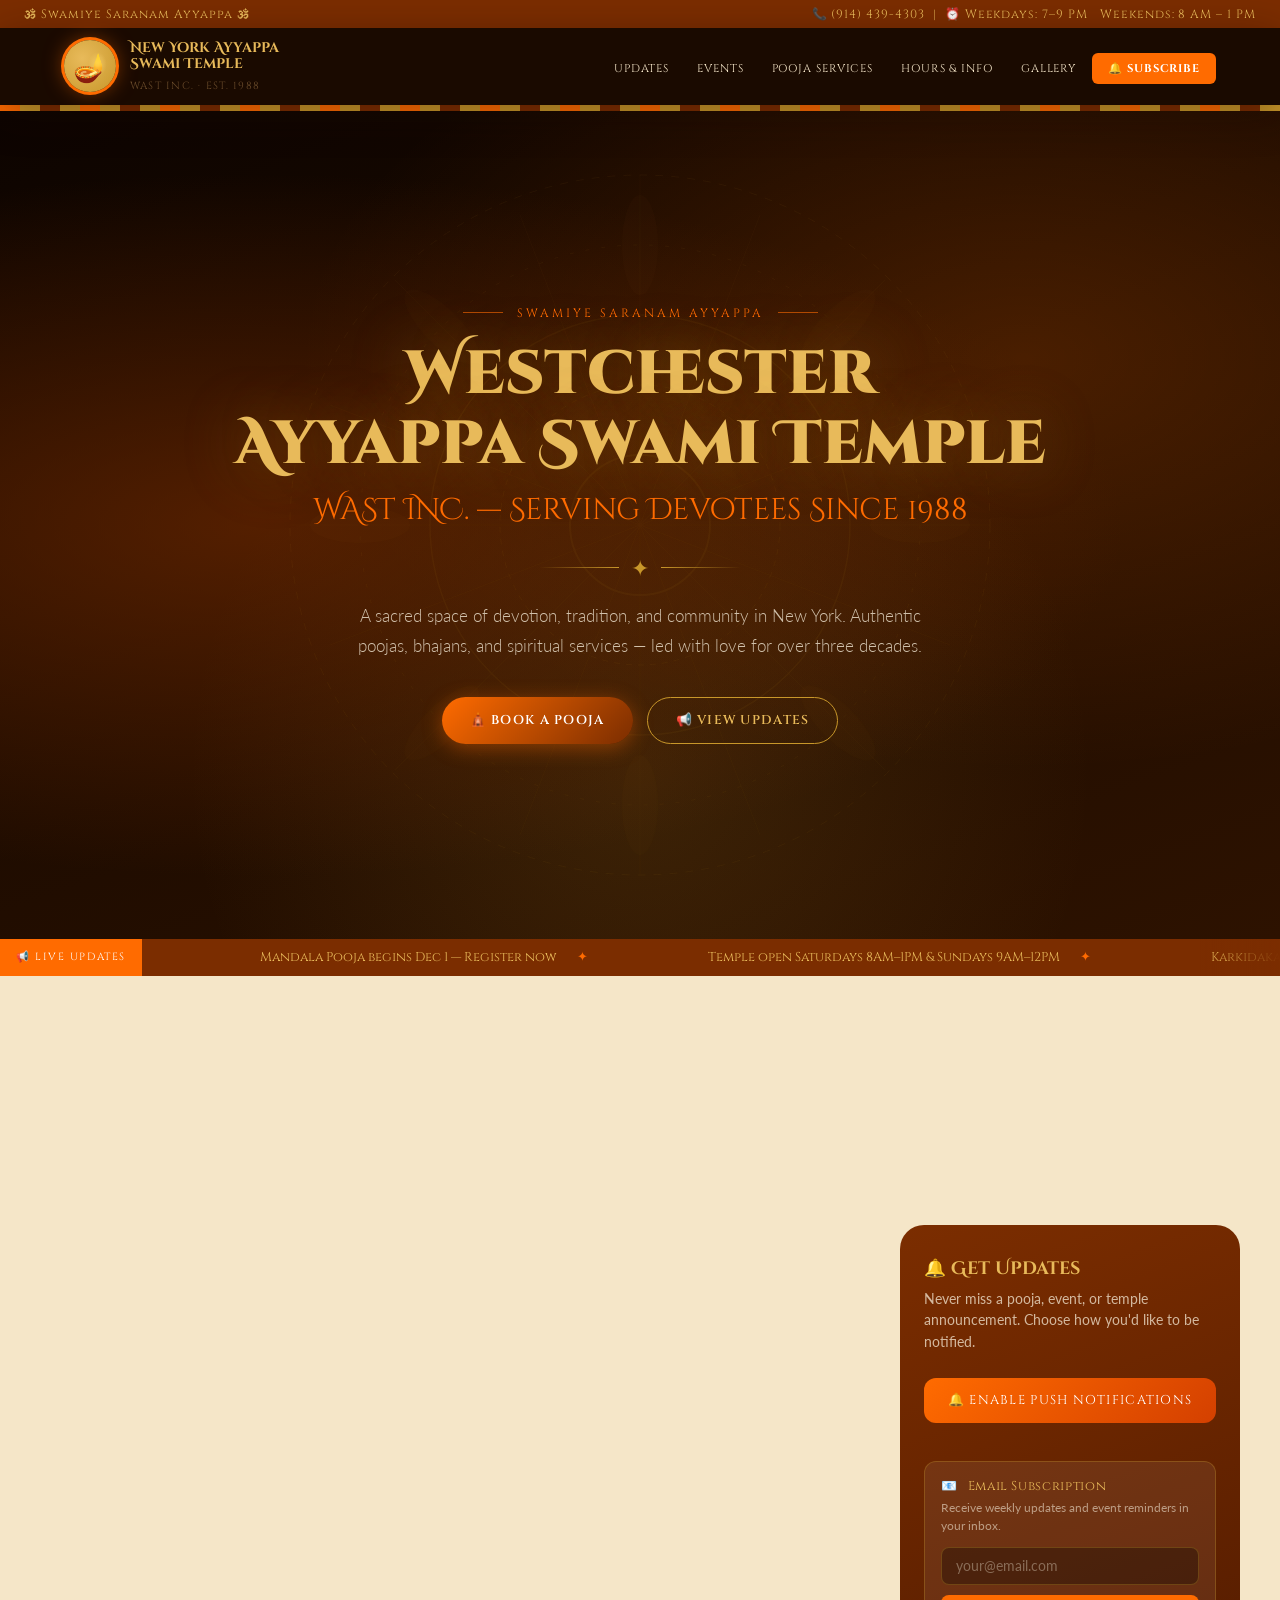
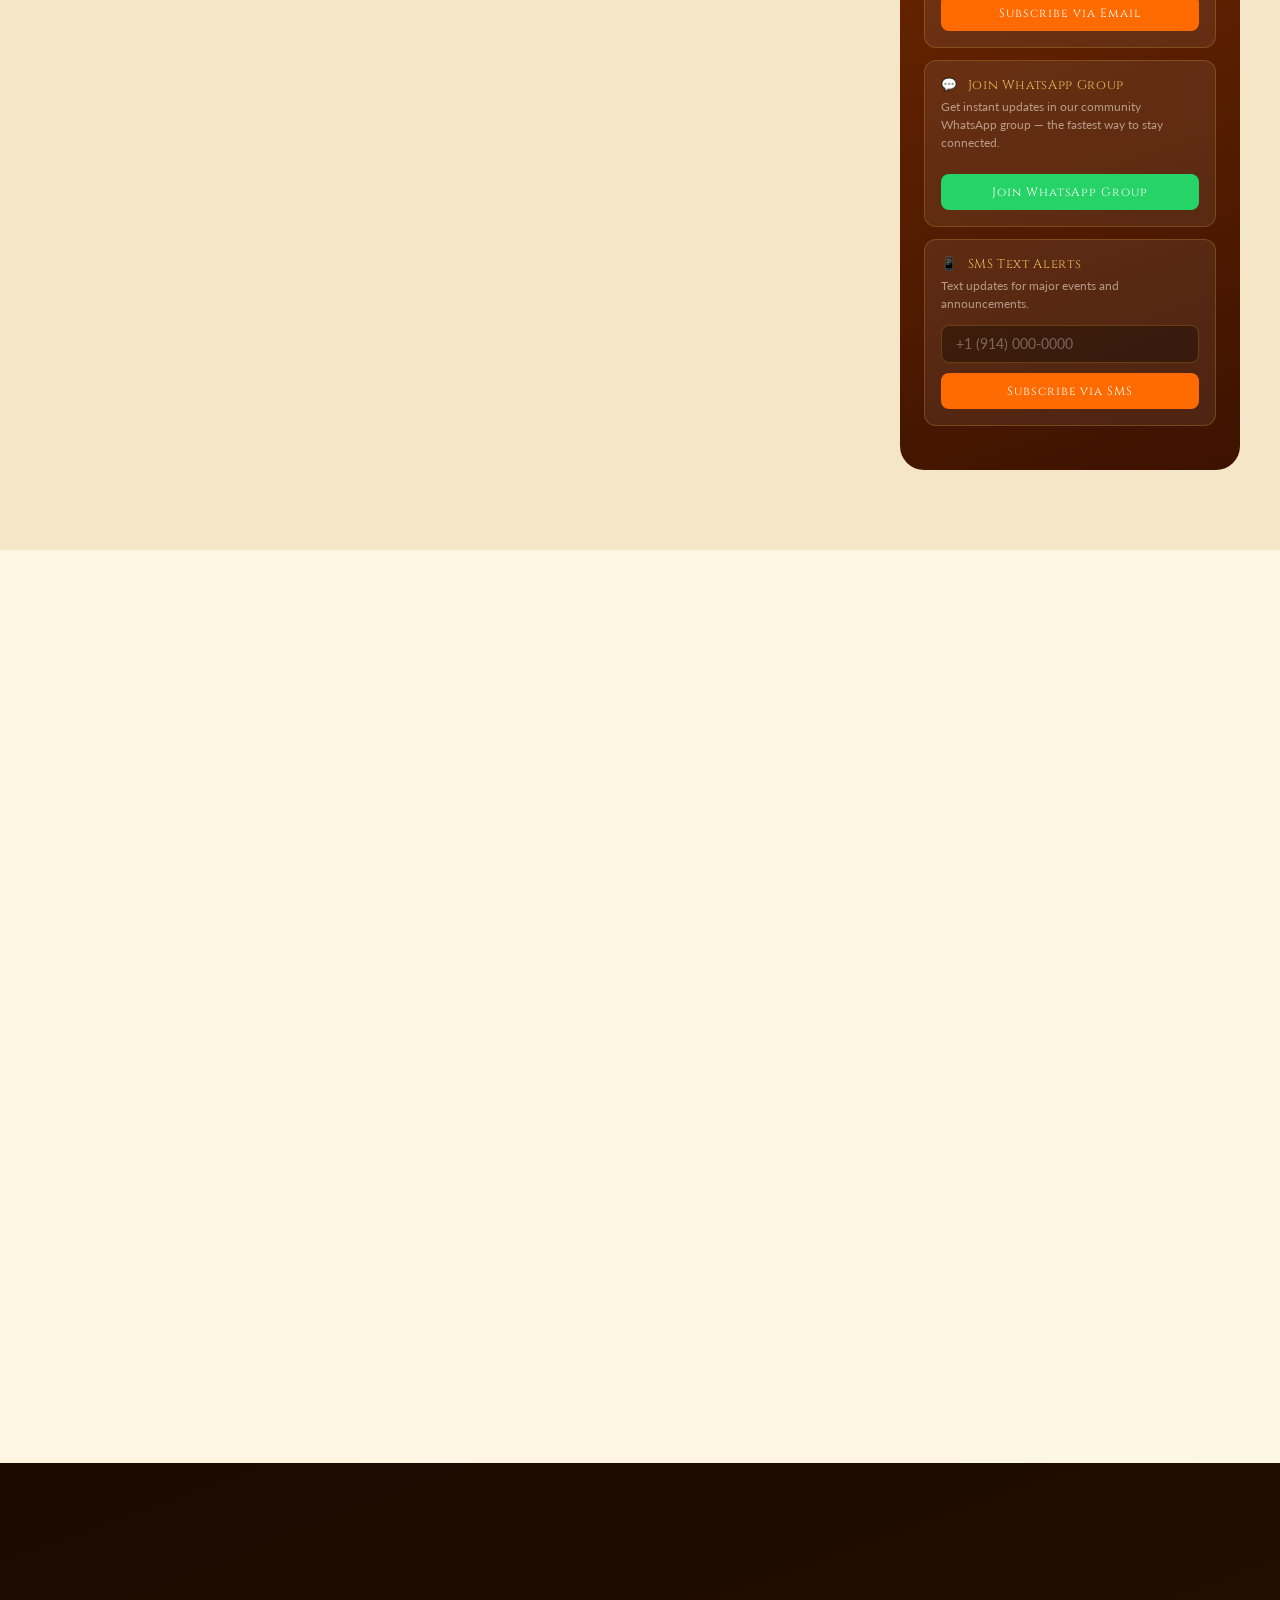
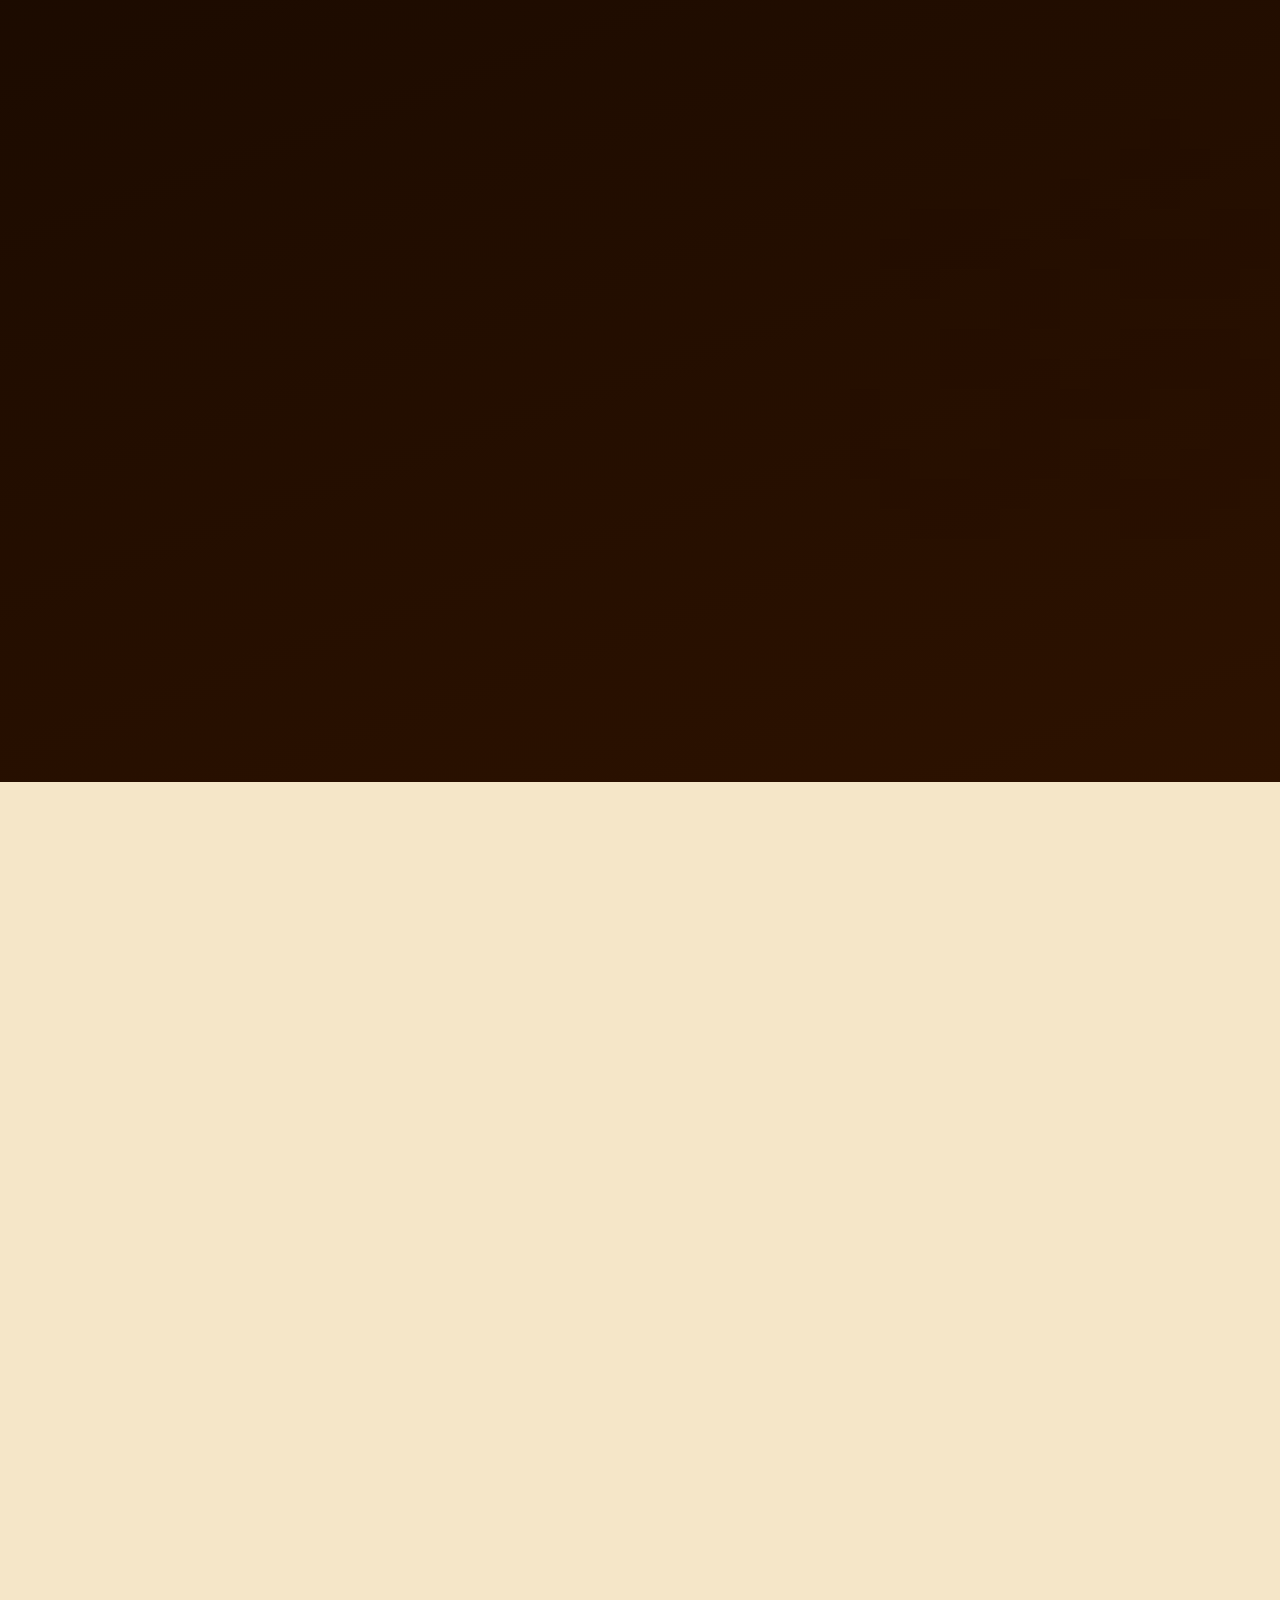
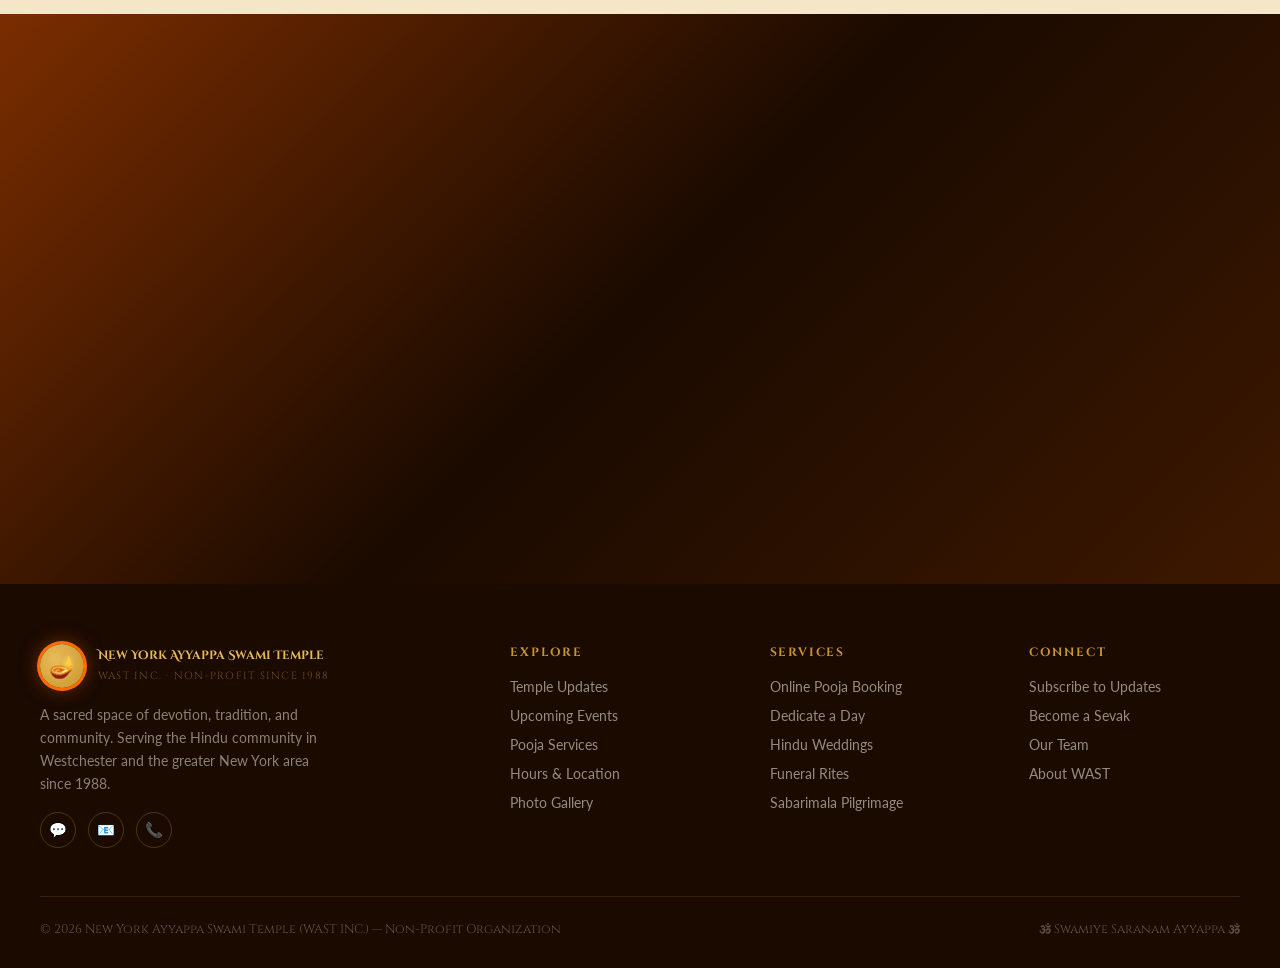
==== index.html @ 0187c063 "Fix: update Google Maps link to New York Ayyappa Swami Temple" ====
<!DOCTYPE html>
<html lang="en">
<head>
  <meta charset="UTF-8" />
  <meta name="viewport" content="width=device-width, initial-scale=1.0" />
  <title>New York Ayyappa Swami Temple</title>
  <meta name="description" content="New York Ayyappa Swami Temple — WAST INC. Non-profit Hindu temple in New York serving the community since 1988." />
  <meta name="theme-color" content="#7B2D00" />
  <link rel="manifest" href="manifest.json" />
  <link rel="apple-touch-icon" href="icons/icon-192.png" />

  <!-- Fonts -->
  <link rel="preconnect" href="https://fonts.googleapis.com" />
  <link rel="preconnect" href="https://fonts.gstatic.com" crossorigin />
  <link href="https://fonts.googleapis.com/css2?family=Cinzel+Decorative:wght@400;700;900&family=Cinzel:wght@400;500;600&family=Lato:ital,wght@0,300;0,400;1,300&display=swap" rel="stylesheet" />

  <style>
    /* ── DESIGN TOKENS ── */
    :root {
      --saffron:    #FF6B00;
      --deep-red:   #7B2D00;
      --gold:       #C8972A;
      --gold-light: #E8BA5A;
      --cream:      #FDF6E3;
      --parchment:  #F5E6C8;
      --ink:        #1A0A00;
      --muted:      #6B4C2A;
      --white:      #FFFFFF;

      --r-sm: 6px;
      --r-md: 12px;
      --r-lg: 24px;

      --shadow-gold: 0 4px 30px rgba(200,151,42,0.25);
      --shadow-deep: 0 8px 40px rgba(26,10,0,0.35);
    }

    *, *::before, *::after { box-sizing: border-box; margin: 0; padding: 0; }

    html { scroll-behavior: smooth; }

    body {
      font-family: 'Lato', sans-serif;
      background: var(--cream);
      color: var(--ink);
      overflow-x: hidden;
    }

    /* ── DECORATIVE BORDER STRIP ── */
    .border-strip {
      height: 6px;
      background: repeating-linear-gradient(
        90deg,
        var(--saffron) 0px, var(--saffron) 20px,
        var(--gold) 20px, var(--gold) 40px,
        var(--deep-red) 40px, var(--deep-red) 60px,
        var(--gold) 60px, var(--gold) 80px
      );
    }

    /* ── TOP BAR ── */
    .topbar {
      background: var(--deep-red);
      color: var(--gold-light);
      font-family: 'Cinzel', serif;
      font-size: 0.75rem;
      letter-spacing: 0.08em;
      padding: 6px 24px;
      display: flex;
      justify-content: space-between;
      align-items: center;
    }
    .topbar a { color: var(--gold-light); text-decoration: none; }
    .topbar a:hover { color: var(--white); }

    /* ── HEADER / NAV ── */
    header {
      background: var(--ink);
      position: sticky;
      top: 0;
      z-index: 1000;
      box-shadow: var(--shadow-deep);
    }

    nav {
      max-width: 1200px;
      margin: 0 auto;
      display: flex;
      align-items: center;
      justify-content: space-between;
      padding: 12px 24px;
      gap: 16px;
    }

    .logo-wrap {
      display: flex;
      align-items: center;
      gap: 14px;
      text-decoration: none;
    }

    .logo-icon {
      width: 52px;
      height: 52px;
      background: radial-gradient(circle at 35% 35%, var(--gold-light), var(--gold));
      border-radius: 50%;
      display: flex;
      align-items: center;
      justify-content: center;
      font-size: 28px;
      box-shadow: 0 0 0 3px var(--saffron), 0 0 20px rgba(255,107,0,0.5);
      flex-shrink: 0;
    }

    .logo-text h1 {
      font-family: 'Cinzel Decorative', serif;
      font-size: 0.85rem;
      color: var(--gold-light);
      line-height: 1.2;
      font-weight: 700;
    }
    .logo-text span {
      font-family: 'Cinzel', serif;
      font-size: 0.65rem;
      color: var(--muted);
      letter-spacing: 0.12em;
      text-transform: uppercase;
    }

    .nav-links {
      display: flex;
      gap: 4px;
      list-style: none;
      align-items: center;
    }

    .nav-links a {
      font-family: 'Cinzel', serif;
      font-size: 0.7rem;
      letter-spacing: 0.08em;
      color: var(--parchment);
      text-decoration: none;
      padding: 8px 12px;
      border-radius: var(--r-sm);
      transition: all 0.2s;
      text-transform: uppercase;
    }
    .nav-links a:hover { background: rgba(200,151,42,0.15); color: var(--gold-light); }

    .btn-subscribe-nav {
      background: var(--saffron);
      color: var(--white) !important;
      border-radius: 20px;
      padding: 8px 16px !important;
      font-weight: 700;
    }
    .btn-subscribe-nav:hover { background: var(--gold) !important; transform: scale(1.02); }

    .hamburger {
      display: none;
      flex-direction: column;
      gap: 5px;
      cursor: pointer;
      padding: 8px;
    }
    .hamburger span {
      display: block;
      width: 24px;
      height: 2px;
      background: var(--gold-light);
      border-radius: 2px;
      transition: all 0.3s;
    }

    /* ── HERO ── */
    .hero {
      position: relative;
      min-height: 92vh;
      display: flex;
      align-items: center;
      justify-content: center;
      text-align: center;
      overflow: hidden;
      background: var(--ink);
    }

    .hero-bg {
      position: absolute;
      inset: 0;
      background:
        radial-gradient(ellipse at 20% 50%, rgba(123,45,0,0.6) 0%, transparent 60%),
        radial-gradient(ellipse at 80% 30%, rgba(255,107,0,0.2) 0%, transparent 50%),
        radial-gradient(ellipse at 50% 80%, rgba(200,151,42,0.15) 0%, transparent 50%),
        linear-gradient(160deg, #0D0400 0%, #1A0A00 40%, #2D1200 100%);
    }

    /* Lotus mandala SVG background */
    .hero-mandala {
      position: absolute;
      inset: 0;
      display: flex;
      align-items: center;
      justify-content: center;
      opacity: 0.06;
      pointer-events: none;
    }
    .hero-mandala svg {
      width: min(800px, 100vw);
      height: min(800px, 100vh);
      animation: slowSpin 120s linear infinite;
    }
    @keyframes slowSpin { to { transform: rotate(360deg); } }

    .hero-content {
      position: relative;
      z-index: 2;
      padding: 40px 24px;
      max-width: 860px;
      animation: fadeUp 1.2s ease both;
    }
    @keyframes fadeUp {
      from { opacity: 0; transform: translateY(40px); }
      to   { opacity: 1; transform: translateY(0); }
    }

    .hero-eyebrow {
      font-family: 'Cinzel', serif;
      font-size: 0.75rem;
      letter-spacing: 0.25em;
      color: var(--saffron);
      text-transform: uppercase;
      margin-bottom: 20px;
      display: flex;
      align-items: center;
      justify-content: center;
      gap: 14px;
    }
    .hero-eyebrow::before, .hero-eyebrow::after {
      content: '';
      width: 40px;
      height: 1px;
      background: var(--saffron);
      opacity: 0.6;
    }

    .hero-title {
      font-family: 'Cinzel Decorative', serif;
      font-size: clamp(2rem, 5vw, 3.8rem);
      color: var(--gold-light);
      line-height: 1.15;
      font-weight: 900;
      margin-bottom: 8px;
      text-shadow: 0 0 60px rgba(200,151,42,0.4);
    }

    .hero-subtitle {
      font-family: 'Cinzel Decorative', serif;
      font-size: clamp(1.1rem, 2.5vw, 1.9rem);
      color: var(--saffron);
      margin-bottom: 24px;
      font-weight: 400;
    }

    .hero-divider {
      display: flex;
      align-items: center;
      justify-content: center;
      gap: 12px;
      margin: 20px auto;
    }
    .hero-divider span { color: var(--gold); font-size: 1.4rem; }
    .hero-divider::before, .hero-divider::after {
      content: '';
      width: 80px;
      height: 1px;
      background: linear-gradient(90deg, transparent, var(--gold));
    }
    .hero-divider::after { background: linear-gradient(90deg, var(--gold), transparent); }

    .hero-desc {
      font-size: 1.05rem;
      color: rgba(253,246,227,0.75);
      line-height: 1.8;
      max-width: 600px;
      margin: 0 auto 36px;
      font-weight: 300;
    }

    .hero-cta {
      display: flex;
      gap: 14px;
      justify-content: center;
      flex-wrap: wrap;
    }

    .btn {
      display: inline-flex;
      align-items: center;
      gap: 8px;
      padding: 14px 28px;
      border-radius: 40px;
      font-family: 'Cinzel', serif;
      font-size: 0.8rem;
      letter-spacing: 0.1em;
      text-transform: uppercase;
      text-decoration: none;
      font-weight: 600;
      transition: all 0.3s;
      cursor: pointer;
      border: none;
    }
    .btn-primary {
      background: linear-gradient(135deg, var(--saffron), var(--deep-red));
      color: var(--white);
      box-shadow: 0 4px 20px rgba(255,107,0,0.4);
    }
    .btn-primary:hover {
      transform: translateY(-3px);
      box-shadow: 0 8px 30px rgba(255,107,0,0.5);
    }
    .btn-outline {
      border: 1.5px solid var(--gold);
      color: var(--gold-light);
      background: transparent;
    }
    .btn-outline:hover {
      background: rgba(200,151,42,0.12);
      transform: translateY(-3px);
    }

    /* ── TICKER / ANNOUNCEMENT BAND ── */
    .ticker-band {
      background: var(--deep-red);
      overflow: hidden;
      padding: 10px 0;
      position: relative;
    }
    .ticker-band::before, .ticker-band::after {
      content: '';
      position: absolute;
      top: 0;
      bottom: 0;
      width: 80px;
      z-index: 2;
    }
    .ticker-band::before { left: 0; background: linear-gradient(90deg, var(--deep-red), transparent); }
    .ticker-band::after  { right: 0; background: linear-gradient(-90deg, var(--deep-red), transparent); }

    .ticker-label {
      position: absolute;
      left: 0;
      top: 0;
      bottom: 0;
      display: flex;
      align-items: center;
      padding: 0 16px;
      background: var(--saffron);
      font-family: 'Cinzel', serif;
      font-size: 0.65rem;
      letter-spacing: 0.15em;
      color: var(--white);
      text-transform: uppercase;
      z-index: 3;
    }

    .ticker-track {
      display: flex;
      animation: ticker 40s linear infinite;
      white-space: nowrap;
      padding-left: 200px;
    }
    @keyframes ticker { from { transform: translateX(0); } to { transform: translateX(-50%); } }
    .ticker-track:hover { animation-play-state: paused; }

    .ticker-item {
      font-family: 'Cinzel', serif;
      font-size: 0.8rem;
      color: var(--gold-light);
      padding: 0 60px;
      display: inline-flex;
      align-items: center;
      gap: 20px;
    }
    .ticker-item::after { content: '✦'; color: var(--saffron); }

    /* ── SECTION COMMONS ── */
    section { padding: 80px 24px; }

    .section-inner { max-width: 1200px; margin: 0 auto; }

    .section-header {
      text-align: center;
      margin-bottom: 56px;
    }

    .section-eyebrow {
      font-family: 'Cinzel', serif;
      font-size: 0.7rem;
      letter-spacing: 0.25em;
      color: var(--saffron);
      text-transform: uppercase;
      margin-bottom: 12px;
    }

    .section-title {
      font-family: 'Cinzel Decorative', serif;
      font-size: clamp(1.5rem, 3vw, 2.4rem);
      color: var(--deep-red);
      margin-bottom: 12px;
    }

    .section-rule {
      display: flex;
      align-items: center;
      justify-content: center;
      gap: 12px;
      margin-top: 14px;
    }
    .section-rule span { color: var(--gold); font-size: 1.1rem; }
    .section-rule::before, .section-rule::after {
      content: '';
      width: 60px;
      height: 1px;
      background: var(--gold);
      opacity: 0.5;
    }

    /* ── UPDATES SECTION ── */
    .updates-section { background: var(--parchment); }

    .updates-grid {
      display: grid;
      grid-template-columns: 1fr 340px;
      gap: 32px;
      align-items: start;
    }

    .update-cards { display: flex; flex-direction: column; gap: 16px; }

    .update-card {
      background: var(--white);
      border-radius: var(--r-md);
      padding: 24px;
      border-left: 4px solid var(--saffron);
      box-shadow: 0 2px 12px rgba(26,10,0,0.07);
      transition: all 0.3s;
      cursor: pointer;
    }
    .update-card:hover {
      transform: translateX(6px);
      box-shadow: var(--shadow-gold);
      border-left-color: var(--gold);
    }
    .update-card.pinned { border-left-color: var(--deep-red); }

    .update-meta {
      display: flex;
      align-items: center;
      gap: 12px;
      margin-bottom: 10px;
    }
    .update-tag {
      font-family: 'Cinzel', serif;
      font-size: 0.6rem;
      letter-spacing: 0.1em;
      text-transform: uppercase;
      padding: 3px 10px;
      border-radius: 20px;
      background: var(--parchment);
      color: var(--deep-red);
    }
    .update-tag.event { background: rgba(255,107,0,0.1); color: var(--saffron); }
    .update-tag.pooja { background: rgba(123,45,0,0.1); color: var(--deep-red); }
    .update-date {
      font-size: 0.75rem;
      color: var(--muted);
      font-family: 'Cinzel', serif;
    }
    .update-card h3 {
      font-family: 'Cinzel', serif;
      font-size: 1rem;
      color: var(--ink);
      margin-bottom: 6px;
    }
    .update-card p {
      font-size: 0.9rem;
      color: var(--muted);
      line-height: 1.65;
    }
    .pinned-badge {
      margin-left: auto;
      font-size: 0.7rem;
      color: var(--deep-red);
      font-family: 'Cinzel', serif;
    }

    /* Subscribe Panel */
    .subscribe-panel {
      background: linear-gradient(160deg, var(--deep-red), #3D1200);
      border-radius: var(--r-lg);
      padding: 32px 24px;
      color: var(--cream);
      position: sticky;
      top: 90px;
    }

    .subscribe-panel h3 {
      font-family: 'Cinzel Decorative', serif;
      font-size: 1.1rem;
      color: var(--gold-light);
      margin-bottom: 8px;
    }
    .subscribe-panel p {
      font-size: 0.85rem;
      color: rgba(253,246,227,0.7);
      margin-bottom: 24px;
      line-height: 1.6;
    }

    .sub-option {
      background: rgba(255,255,255,0.07);
      border: 1px solid rgba(200,151,42,0.3);
      border-radius: var(--r-md);
      padding: 16px;
      margin-bottom: 12px;
      cursor: pointer;
      transition: all 0.25s;
    }
    .sub-option:hover { background: rgba(255,255,255,0.12); border-color: var(--gold); }

    .sub-option-header {
      display: flex;
      align-items: center;
      gap: 10px;
      margin-bottom: 4px;
    }
    .sub-icon { font-size: 1.2rem; }
    .sub-option-header span {
      font-family: 'Cinzel', serif;
      font-size: 0.8rem;
      color: var(--gold-light);
      letter-spacing: 0.05em;
    }
    .sub-option p {
      font-size: 0.75rem;
      color: rgba(253,246,227,0.55);
      margin-bottom: 12px;
      line-height: 1.5;
    }

    .sub-input {
      width: 100%;
      padding: 10px 14px;
      border-radius: 8px;
      border: 1px solid rgba(200,151,42,0.3);
      background: rgba(0,0,0,0.3);
      color: var(--cream);
      font-family: 'Lato', sans-serif;
      font-size: 0.85rem;
      outline: none;
      transition: border 0.2s;
    }
    .sub-input:focus { border-color: var(--gold); }
    .sub-input::placeholder { color: rgba(253,246,227,0.35); }

    .sub-btn {
      width: 100%;
      margin-top: 10px;
      padding: 10px;
      background: var(--saffron);
      color: var(--white);
      border: none;
      border-radius: 8px;
      font-family: 'Cinzel', serif;
      font-size: 0.75rem;
      letter-spacing: 0.08em;
      cursor: pointer;
      transition: all 0.2s;
    }
    .sub-btn:hover { background: var(--gold); }

    .push-btn {
      width: 100%;
      padding: 14px;
      background: linear-gradient(135deg, var(--saffron), #D44000);
      color: var(--white);
      border: none;
      border-radius: var(--r-md);
      font-family: 'Cinzel', serif;
      font-size: 0.8rem;
      letter-spacing: 0.1em;
      text-transform: uppercase;
      cursor: pointer;
      transition: all 0.25s;
      display: flex;
      align-items: center;
      justify-content: center;
      gap: 8px;
      margin-top: 4px;
    }
    .push-btn:hover { transform: scale(1.02); box-shadow: 0 4px 16px rgba(255,107,0,0.4); }

    /* ── EVENTS SECTION ── */
    .events-section { background: var(--cream); }

    .events-grid {
      display: grid;
      grid-template-columns: repeat(auto-fill, minmax(300px, 1fr));
      gap: 24px;
    }

    .event-card {
      background: var(--white);
      border-radius: var(--r-lg);
      overflow: hidden;
      box-shadow: 0 2px 16px rgba(26,10,0,0.08);
      transition: all 0.35s;
    }
    .event-card:hover { transform: translateY(-8px); box-shadow: var(--shadow-gold); }

    .event-card-top {
      background: linear-gradient(135deg, var(--deep-red), #5A1E00);
      padding: 24px;
      position: relative;
      overflow: hidden;
    }
    .event-card-top::after {
      content: '🪔';
      position: absolute;
      right: 16px;
      bottom: -6px;
      font-size: 3rem;
      opacity: 0.18;
    }

    .event-date-badge {
      display: inline-flex;
      flex-direction: column;
      align-items: center;
      background: rgba(255,255,255,0.12);
      border: 1px solid rgba(255,255,255,0.2);
      border-radius: var(--r-sm);
      padding: 8px 14px;
      margin-bottom: 12px;
    }
    .event-date-badge .day {
      font-family: 'Cinzel Decorative', serif;
      font-size: 1.6rem;
      color: var(--gold-light);
      line-height: 1;
    }
    .event-date-badge .month {
      font-family: 'Cinzel', serif;
      font-size: 0.65rem;
      letter-spacing: 0.15em;
      color: var(--saffron);
      text-transform: uppercase;
    }

    .event-card-top h3 {
      font-family: 'Cinzel', serif;
      font-size: 1rem;
      color: var(--cream);
      font-weight: 600;
    }

    .event-card-body { padding: 20px 24px; }
    .event-card-body p {
      font-size: 0.88rem;
      color: var(--muted);
      line-height: 1.65;
      margin-bottom: 14px;
    }

    .event-meta-row {
      display: flex;
      gap: 16px;
      font-size: 0.78rem;
      color: var(--muted);
      font-family: 'Cinzel', serif;
    }
    .event-meta-row span { display: flex; align-items: center; gap: 5px; }

    /* ── SERVICES ── */
    .services-section {
      background: linear-gradient(160deg, var(--ink), #2D1200);
      position: relative;
      overflow: hidden;
    }
    .services-section::before {
      content: '🕉';
      position: absolute;
      right: -20px;
      top: 50%;
      transform: translateY(-50%);
      font-size: 30rem;
      opacity: 0.03;
      pointer-events: none;
    }

    .services-section .section-title { color: var(--gold-light); }
    .services-section .section-eyebrow { color: var(--saffron); }
    .services-section .section-rule span { color: var(--gold); }

    .services-grid {
      display: grid;
      grid-template-columns: repeat(auto-fill, minmax(240px, 1fr));
      gap: 20px;
    }

    .service-card {
      background: rgba(255,255,255,0.04);
      border: 1px solid rgba(200,151,42,0.2);
      border-radius: var(--r-lg);
      padding: 32px 24px;
      text-align: center;
      transition: all 0.3s;
      cursor: pointer;
    }
    .service-card:hover {
      background: rgba(200,151,42,0.1);
      border-color: var(--gold);
      transform: translateY(-6px);
    }

    .service-icon { font-size: 2.5rem; margin-bottom: 16px; display: block; }
    .service-card h3 {
      font-family: 'Cinzel', serif;
      font-size: 0.95rem;
      color: var(--gold-light);
      margin-bottom: 10px;
    }
    .service-card p {
      font-size: 0.83rem;
      color: rgba(253,246,227,0.55);
      line-height: 1.65;
    }

    .service-card .btn {
      margin-top: 20px;
      padding: 10px 22px;
      font-size: 0.7rem;
      background: rgba(255,107,0,0.15);
      color: var(--saffron);
      border: 1px solid rgba(255,107,0,0.3);
    }
    .service-card:hover .btn { background: var(--saffron); color: var(--white); }

    /* ── HOURS & INFO ── */
    .info-section { background: var(--parchment); }

    .info-grid {
      display: grid;
      grid-template-columns: 1fr 1fr 1fr;
      gap: 24px;
    }

    .info-card {
      background: var(--white);
      border-radius: var(--r-lg);
      padding: 32px;
      box-shadow: 0 2px 12px rgba(26,10,0,0.06);
    }

    .info-card-icon {
      width: 52px;
      height: 52px;
      border-radius: 50%;
      background: linear-gradient(135deg, var(--saffron), var(--deep-red));
      display: flex;
      align-items: center;
      justify-content: center;
      font-size: 1.4rem;
      margin-bottom: 20px;
    }

    .info-card h3 {
      font-family: 'Cinzel', serif;
      font-size: 0.95rem;
      color: var(--deep-red);
      margin-bottom: 14px;
    }

    .hours-row {
      display: flex;
      justify-content: space-between;
      align-items: center;
      padding: 8px 0;
      border-bottom: 1px solid var(--parchment);
      font-size: 0.85rem;
    }
    .hours-row:last-child { border-bottom: none; }
    .hours-row .day-name { color: var(--muted); }
    .hours-row .time { color: var(--ink); font-weight: 400; }
    .hours-row .time.highlight { color: var(--saffron); font-weight: 600; }

    .contact-item {
      display: flex;
      align-items: flex-start;
      gap: 12px;
      padding: 10px 0;
      font-size: 0.88rem;
      color: var(--muted);
    }
    .contact-item-icon { font-size: 1.1rem; flex-shrink: 0; margin-top: 2px; }
    .contact-item a { color: var(--saffron); text-decoration: none; }
    .contact-item a:hover { text-decoration: underline; }

    /* Map embed */
    .map-embed {
      border-radius: var(--r-md);
      overflow: hidden;
      height: 200px;
      background: #e8e0d0;
      display: flex;
      align-items: center;
      justify-content: center;
      font-size: 0.85rem;
      color: var(--muted);
      border: 1px solid var(--parchment);
      margin-top: 14px;
    }

    /* ── APP PROMO ── */
    .app-promo {
      background: linear-gradient(135deg, var(--deep-red) 0%, #1A0A00 50%, #3D1800 100%);
      text-align: center;
      padding: 80px 24px;
    }

    .app-promo h2 {
      font-family: 'Cinzel Decorative', serif;
      font-size: clamp(1.4rem, 3vw, 2.2rem);
      color: var(--gold-light);
      margin-bottom: 16px;
    }
    .app-promo p {
      font-size: 1rem;
      color: rgba(253,246,227,0.7);
      max-width: 520px;
      margin: 0 auto 36px;
      line-height: 1.7;
    }

    .app-features {
      display: flex;
      justify-content: center;
      gap: 40px;
      margin-bottom: 40px;
      flex-wrap: wrap;
    }
    .app-feature {
      display: flex;
      flex-direction: column;
      align-items: center;
      gap: 8px;
    }
    .app-feature-icon {
      width: 56px;
      height: 56px;
      border-radius: 16px;
      background: rgba(255,255,255,0.07);
      border: 1px solid rgba(200,151,42,0.3);
      display: flex;
      align-items: center;
      justify-content: center;
      font-size: 1.6rem;
    }
    .app-feature span {
      font-family: 'Cinzel', serif;
      font-size: 0.72rem;
      color: rgba(253,246,227,0.6);
      letter-spacing: 0.05em;
    }

    /* ── FOOTER ── */
    footer {
      background: var(--ink);
      color: var(--cream);
      padding: 60px 24px 30px;
    }

    .footer-inner {
      max-width: 1200px;
      margin: 0 auto;
    }

    .footer-grid {
      display: grid;
      grid-template-columns: 2fr 1fr 1fr 1fr;
      gap: 48px;
      margin-bottom: 48px;
    }

    .footer-brand .logo-wrap { margin-bottom: 16px; }
    .footer-brand p {
      font-size: 0.85rem;
      color: rgba(253,246,227,0.5);
      line-height: 1.7;
      max-width: 280px;
    }

    .footer-col h4 {
      font-family: 'Cinzel', serif;
      font-size: 0.75rem;
      letter-spacing: 0.15em;
      color: var(--gold);
      text-transform: uppercase;
      margin-bottom: 16px;
    }
    .footer-col ul { list-style: none; }
    .footer-col ul li { margin-bottom: 10px; }
    .footer-col ul li a {
      font-size: 0.85rem;
      color: rgba(253,246,227,0.55);
      text-decoration: none;
      transition: color 0.2s;
    }
    .footer-col ul li a:hover { color: var(--gold-light); }

    .social-row {
      display: flex;
      gap: 12px;
      margin-top: 16px;
    }
    .social-btn {
      width: 36px;
      height: 36px;
      border-radius: 50%;
      border: 1px solid rgba(200,151,42,0.3);
      display: flex;
      align-items: center;
      justify-content: center;
      font-size: 0.9rem;
      text-decoration: none;
      transition: all 0.2s;
    }
    .social-btn:hover { background: rgba(200,151,42,0.15); border-color: var(--gold); }

    .footer-bottom {
      border-top: 1px solid rgba(200,151,42,0.15);
      padding-top: 24px;
      display: flex;
      justify-content: space-between;
      align-items: center;
      font-size: 0.78rem;
      color: rgba(253,246,227,0.3);
      font-family: 'Cinzel', serif;
      flex-wrap: wrap;
      gap: 12px;
    }

    /* ── NOTIFICATION TOAST ── */
    .toast {
      position: fixed;
      bottom: 24px;
      right: 24px;
      background: var(--deep-red);
      color: var(--cream);
      padding: 14px 20px;
      border-radius: var(--r-md);
      font-size: 0.85rem;
      display: flex;
      align-items: center;
      gap: 10px;
      box-shadow: var(--shadow-deep);
      transform: translateX(140%);
      transition: transform 0.4s ease;
      z-index: 9999;
      max-width: 320px;
    }
    .toast.show { transform: translateX(0); }
    .toast-icon { font-size: 1.2rem; }
    .toast-close {
      margin-left: auto;
      cursor: pointer;
      opacity: 0.6;
      font-size: 1.1rem;
    }

    /* ── MOBILE NAV ── */
    .mobile-nav {
      display: none;
      flex-direction: column;
      background: var(--ink);
      padding: 20px 24px;
      gap: 4px;
    }
    .mobile-nav.open { display: flex; }
    .mobile-nav a {
      font-family: 'Cinzel', serif;
      font-size: 0.85rem;
      color: var(--parchment);
      text-decoration: none;
      padding: 12px 0;
      border-bottom: 1px solid rgba(200,151,42,0.1);
      letter-spacing: 0.05em;
    }

    /* ── RESPONSIVE ── */
    @media (max-width: 900px) {
      .nav-links { display: none; }
      .hamburger { display: flex; }
      .updates-grid { grid-template-columns: 1fr; }
      .subscribe-panel { position: static; }
      .info-grid { grid-template-columns: 1fr 1fr; }
      .footer-grid { grid-template-columns: 1fr 1fr; gap: 32px; }
    }
    @media (max-width: 600px) {
      .info-grid { grid-template-columns: 1fr; }
      .footer-grid { grid-template-columns: 1fr; }
      .topbar { display: none; }
      section { padding: 60px 16px; }
    }

    /* ── SCROLL REVEAL ── */
    .reveal {
      opacity: 0;
      transform: translateY(30px);
      transition: opacity 0.7s ease, transform 0.7s ease;
    }
    .reveal.visible { opacity: 1; transform: translateY(0); }
  </style>
</head>
<body>

<!-- TOP INFO BAR -->
<div class="topbar">
  <span>🕉 Swamiye Saranam Ayyappa 🕉</span>
  <span>
    📞 <a href="tel:+19144394303">(914) 439-4303</a>
    &nbsp;|&nbsp;
    ⏰ Weekdays: 7–9 PM &nbsp; Weekends: 8 AM – 1 PM
  </span>
</div>

<!-- HEADER / NAV -->
<header>
  <nav>
    <a href="#" class="logo-wrap">
      <div class="logo-icon">🪔</div>
      <div class="logo-text">
        <h1>New York Ayyappa<br>Swami Temple</h1>
        <span>WAST INC. · Est. 1988</span>
      </div>
    </a>
    <ul class="nav-links">
      <li><a href="#updates">Updates</a></li>
      <li><a href="#events">Events</a></li>
      <li><a href="#services">Pooja Services</a></li>
      <li><a href="#info">Hours & Info</a></li>
      <li><a href="#gallery">Gallery</a></li>
      <li><a href="#subscribe" class="btn-subscribe-nav">🔔 Subscribe</a></li>
    </ul>
    <div class="hamburger" onclick="toggleMobileNav()">
      <span></span><span></span><span></span>
    </div>
  </nav>
  <div class="mobile-nav" id="mobileNav">
    <a href="#updates" onclick="toggleMobileNav()">📢 Updates</a>
    <a href="#events" onclick="toggleMobileNav()">🗓 Upcoming Events</a>
    <a href="#services" onclick="toggleMobileNav()">🛕 Pooja Services</a>
    <a href="#info" onclick="toggleMobileNav()">📍 Hours & Info</a>
    <a href="#subscribe" onclick="toggleMobileNav()">🔔 Subscribe for Updates</a>
  </div>
</header>

<div class="border-strip"></div>

<!-- HERO -->
<section class="hero" style="padding:0;">
  <div class="hero-bg"></div>
  <div class="hero-mandala">
    <svg viewBox="0 0 800 800" fill="none" xmlns="http://www.w3.org/2000/svg">
      <!-- Mandala rings -->
      <circle cx="400" cy="400" r="350" stroke="#C8972A" stroke-width="1" stroke-dasharray="8 8"/>
      <circle cx="400" cy="400" r="280" stroke="#C8972A" stroke-width="1" stroke-dasharray="4 12"/>
      <circle cx="400" cy="400" r="210" stroke="#C8972A" stroke-width="1.5"/>
      <circle cx="400" cy="400" r="140" stroke="#C8972A" stroke-width="1" stroke-dasharray="6 6"/>
      <circle cx="400" cy="400" r="70" stroke="#C8972A" stroke-width="2"/>
      <!-- Spokes -->
      <g stroke="#C8972A" stroke-width="0.8" opacity="0.7">
        <line x1="400" y1="50" x2="400" y2="750"/>
        <line x1="50" y1="400" x2="750" y2="400"/>
        <line x1="155" y1="155" x2="645" y2="645"/>
        <line x1="645" y1="155" x2="155" y2="645"/>
        <line x1="90" y1="280" x2="710" y2="520"/>
        <line x1="280" y1="90" x2="520" y2="710"/>
        <line x1="520" y1="90" x2="280" y2="710"/>
        <line x1="710" y1="280" x2="90" y2="520"/>
      </g>
      <!-- Petal shapes -->
      <g fill="#C8972A" opacity="0.4">
        <ellipse cx="400" cy="120" rx="18" ry="50" transform="rotate(0 400 400)"/>
        <ellipse cx="400" cy="120" rx="18" ry="50" transform="rotate(45 400 400)"/>
        <ellipse cx="400" cy="120" rx="18" ry="50" transform="rotate(90 400 400)"/>
        <ellipse cx="400" cy="120" rx="18" ry="50" transform="rotate(135 400 400)"/>
        <ellipse cx="400" cy="120" rx="18" ry="50" transform="rotate(180 400 400)"/>
        <ellipse cx="400" cy="120" rx="18" ry="50" transform="rotate(225 400 400)"/>
        <ellipse cx="400" cy="120" rx="18" ry="50" transform="rotate(270 400 400)"/>
        <ellipse cx="400" cy="120" rx="18" ry="50" transform="rotate(315 400 400)"/>
      </g>
    </svg>
  </div>

  <div class="hero-content">
    <p class="hero-eyebrow">Swamiye Saranam Ayyappa</p>
    <h1 class="hero-title">Westchester<br>Ayyappa Swami Temple</h1>
    <p class="hero-subtitle">WAST INC. — Serving Devotees Since 1988</p>
    <div class="hero-divider"><span>✦</span></div>
    <p class="hero-desc">
      A sacred space of devotion, tradition, and community in New York.
      Authentic poojas, bhajans, and spiritual services — led with love
      for over three decades.
    </p>
    <div class="hero-cta">
      <a href="#services" class="btn btn-primary">🛕 Book a Pooja</a>
      <a href="#updates" class="btn btn-outline">📢 View Updates</a>
    </div>
  </div>
</section>

<!-- TICKER -->
<div class="ticker-band">
  <div class="ticker-label">📢 Live Updates</div>
  <div class="ticker-track" id="tickerTrack">
    <span class="ticker-item">Mandala Pooja begins Dec 1 — Register now</span>
    <span class="ticker-item">Temple open Saturdays 8AM–1PM & Sundays 9AM–12PM</span>
    <span class="ticker-item">Karkidaka Vavu Bali — July 27th, 2025</span>
    <span class="ticker-item">Ayyappa Bhajan every Friday at 7:30PM</span>
    <span class="ticker-item">Online pooja bookings now available via Square</span>
    <span class="ticker-item">New location update — See About WAST for details</span>
    <!-- duplicate for infinite loop -->
    <span class="ticker-item">Mandala Pooja begins Dec 1 — Register now</span>
    <span class="ticker-item">Temple open Saturdays 8AM–1PM & Sundays 9AM–12PM</span>
    <span class="ticker-item">Karkidaka Vavu Bali — July 27th, 2025</span>
    <span class="ticker-item">Ayyappa Bhajan every Friday at 7:30PM</span>
    <span class="ticker-item">Online pooja bookings now available via Square</span>
    <span class="ticker-item">New location update — See About WAST for details</span>
  </div>
</div>

<!-- UPDATES & SUBSCRIBE -->
<section class="updates-section" id="updates">
  <div class="section-inner">
    <div class="section-header reveal">
      <p class="section-eyebrow">Stay Informed</p>
      <h2 class="section-title">Temple Updates</h2>
      <div class="section-rule"><span>✦</span></div>
    </div>

    <div class="updates-grid">
      <!-- Update Cards -->
      <div class="update-cards" id="updateCards">

        <div class="update-card pinned reveal">
          <div class="update-meta">
            <span class="update-tag pooja">📌 Pinned</span>
            <span class="update-date">March 2026</span>
            <span class="pinned-badge">★ Important</span>
          </div>
          <h3>New Temple Location — Transition Update</h3>
          <p>We are excited to announce our new temple location. Please visit the "New Location" page for full details and the updated address. Devotees are encouraged to check before visiting.</p>
        </div>

        <div class="update-card reveal">
          <div class="update-meta">
            <span class="update-tag event">🗓 Event</span>
            <span class="update-date">March 8, 2026</span>
          </div>
          <h3>Ayyappa Bhajan — Friday Session</h3>
          <p>Our weekly Friday bhajan session will be held at 7:30 PM. All devotees are welcome. Please arrive on time and wear traditional attire.</p>
        </div>

        <div class="update-card reveal">
          <div class="update-meta">
            <span class="update-tag pooja">🛕 Pooja</span>
            <span class="update-date">March 5, 2026</span>
          </div>
          <h3>Vishnu Sahasranamam — Special Saturday Chanting</h3>
          <p>A special Vishnu Sahasranamam chanting session will be conducted this Saturday from 9 AM to 11 AM. Sponsorships available — contact Parthasaradhi Pillai at (914) 439-4303.</p>
        </div>

        <div class="update-card reveal">
          <div class="update-meta">
            <span class="update-tag">📣 Announcement</span>
            <span class="update-date">February 28, 2026</span>
          </div>
          <h3>Online Pooja Booking Now Live</h3>
          <p>You can now book pooja services directly online through our Square booking page. Dedicate a day, sponsor an event, or book a personal ritual from the comfort of your home.</p>
        </div>

      </div>

      <!-- Subscribe Panel -->
      <div class="subscribe-panel" id="subscribe">
        <h3>🔔 Get Updates</h3>
        <p>Never miss a pooja, event, or temple announcement. Choose how you'd like to be notified.</p>

        <!-- Push Notifications -->
        <button class="push-btn" onclick="requestPushPermission()">
          🔔 Enable Push Notifications
        </button>

        <br/><br/>

        <!-- Email -->
        <div class="sub-option">
          <div class="sub-option-header">
            <span class="sub-icon">📧</span>
            <span>Email Subscription</span>
          </div>
          <p>Receive weekly updates and event reminders in your inbox.</p>
          <input class="sub-input" type="email" placeholder="your@email.com" id="emailInput"/>
          <button class="sub-btn" onclick="subscribeEmail()">Subscribe via Email</button>
        </div>

        <!-- WhatsApp -->
        <div class="sub-option">
          <div class="sub-option-header">
            <span class="sub-icon">💬</span>
            <span>Join WhatsApp Group</span>
          </div>
          <p>Get instant updates in our community WhatsApp group — the fastest way to stay connected.</p>
          <a href="https://wa.me/19144394303?text=I%20would%20like%20to%20join%20the%20WAST%20WhatsApp%20group"
             target="_blank" style="display:block;">
            <button class="sub-btn" style="background:#25D366;">Join WhatsApp Group</button>
          </a>
        </div>

        <!-- SMS -->
        <div class="sub-option">
          <div class="sub-option-header">
            <span class="sub-icon">📱</span>
            <span>SMS Text Alerts</span>
          </div>
          <p>Text updates for major events and announcements.</p>
          <input class="sub-input" type="tel" placeholder="+1 (914) 000-0000" id="smsInput"/>
          <button class="sub-btn" onclick="subscribeSMS()">Subscribe via SMS</button>
        </div>
      </div>
    </div>
  </div>
</section>

<!-- EVENTS -->
<section class="events-section" id="events">
  <div class="section-inner">
    <div class="section-header reveal">
      <p class="section-eyebrow">Calendar</p>
      <h2 class="section-title">Upcoming Events</h2>
      <div class="section-rule"><span>✦</span></div>
    </div>

    <div class="events-grid">

      <div class="event-card reveal">
        <div class="event-card-top">
          <div class="event-date-badge">
            <span class="day">21</span>
            <span class="month">Mar 2026</span>
          </div>
          <h3>Ugadi — Telugu New Year Celebrations</h3>
        </div>
        <div class="event-card-body">
          <p>Celebrate the new year with special poojas, prasadam distribution, and community gathering at the temple.</p>
          <div class="event-meta-row">
            <span>⏰ 8:00 AM</span>
            <span>📍 Temple Hall</span>
          </div>
        </div>
      </div>

      <div class="event-card reveal">
        <div class="event-card-top">
          <div class="event-date-badge">
            <span class="day">14</span>
            <span class="month">Apr 2026</span>
          </div>
          <h3>Tamil New Year — Puthandu Vazthukal</h3>
        </div>
        <div class="event-card-body">
          <p>A joyous celebration of Tamil New Year with traditional rituals, kolam decorations, and Panchanga Sravanam.</p>
          <div class="event-meta-row">
            <span>⏰ 9:00 AM</span>
            <span>📍 Temple Hall</span>
          </div>
        </div>
      </div>

      <div class="event-card reveal">
        <div class="event-card-top">
          <div class="event-date-badge">
            <span class="day">27</span>
            <span class="month">Jul 2026</span>
          </div>
          <h3>Karkidaka Vavu Bali</h3>
        </div>
        <div class="event-card-body">
          <p>Annual Karkidaka Vavu Bali ceremony for ancestors. Pre-registration required. Contact temple for details.</p>
          <div class="event-meta-row">
            <span>⏰ 7:00 AM</span>
            <span>📍 Riverside Location</span>
          </div>
        </div>
      </div>

      <div class="event-card reveal">
        <div class="event-card-top">
          <div class="event-date-badge">
            <span class="day">01</span>
            <span class="month">Dec 2026</span>
          </div>
          <h3>Mandala Pooja — 41 Days</h3>
        </div>
        <div class="event-card-body">
          <p>The sacred Mandala Pooja season begins — 41 days of dedicated worship leading to Makaravilakku. Vratham registration open.</p>
          <div class="event-meta-row">
            <span>⏰ 7:00 PM Daily</span>
            <span>📍 Main Shrine</span>
          </div>
        </div>
      </div>

      <div class="event-card reveal">
        <div class="event-card-top">
          <div class="event-date-badge">
            <span class="day">Every</span>
            <span class="month">Friday</span>
          </div>
          <h3>Weekly Ayyappa Bhajan</h3>
        </div>
        <div class="event-card-body">
          <p>Join us every Friday for the devotional Ayyappa bhajan session. Traditional attire required. All are welcome.</p>
          <div class="event-meta-row">
            <span>⏰ 7:30 PM</span>
            <span>📍 Temple Hall</span>
          </div>
        </div>
      </div>

      <div class="event-card reveal">
        <div class="event-card-top">
          <div class="event-date-badge">
            <span class="day">Every</span>
            <span class="month">Weekend</span>
          </div>
          <h3>Weekend Poojas & Abhishekam</h3>
        </div>
        <div class="event-card-body">
          <p>Regular weekend poojas including Abhishekam, Archana, and Deeparadhana conducted by our resident priests.</p>
          <div class="event-meta-row">
            <span>⏰ Sat 8AM, Sun 9AM</span>
            <span>📍 Shrine Room</span>
          </div>
        </div>
      </div>

    </div>
  </div>
</section>

<!-- POOJA SERVICES -->
<section class="services-section" id="services">
  <div class="section-inner">
    <div class="section-header reveal">
      <p class="section-eyebrow">Sacred Services</p>
      <h2 class="section-title">Pooja Services</h2>
      <div class="section-rule"><span>✦</span></div>
    </div>

    <div class="services-grid">
      <div class="service-card reveal">
        <span class="service-icon">🛕</span>
        <h3>Abhishekam</h3>
        <p>Sacred ritual bathing of the deity with milk, honey, rosewater, and other holy offerings.</p>
        <a href="https://wastayyappa.square.site/online-bookings" target="_blank" class="btn">Book Now →</a>
      </div>

      <div class="service-card reveal">
        <span class="service-icon">📿</span>
        <h3>Archana & Deeparadhana</h3>
        <p>Personal archana with your family name and nakshatra. Deeparadhana performed every evening.</p>
        <a href="https://wastayyappa.square.site/online-bookings" target="_blank" class="btn">Book Now →</a>
      </div>

      <div class="service-card reveal">
        <span class="service-icon">📅</span>
        <h3>Dedicate a Day</h3>
        <p>Sponsor a full day of poojas in honor of a birthday, anniversary, or in memory of a loved one.</p>
        <a href="#" class="btn">Learn More →</a>
      </div>

      <div class="service-card reveal">
        <span class="service-icon">🕊️</span>
        <h3>Hindu Funeral Services</h3>
        <p>Compassionate guidance for Hindu funeral rites and Vavu Bali ancestor ceremonies.</p>
        <a href="tel:+19144394303" class="btn">Call to Inquire →</a>
      </div>

      <div class="service-card reveal">
        <span class="service-icon">💍</span>
        <h3>Hindu Weddings</h3>
        <p>Traditional Hindu wedding ceremonies officiated by our experienced priests with full Vedic rituals.</p>
        <a href="tel:+19144394303" class="btn">Call to Inquire →</a>
      </div>

      <div class="service-card reveal">
        <span class="service-icon">✈️</span>
        <h3>Sabarimala Pilgrimage</h3>
        <p>Annual group pilgrimage to the sacred Sabarimala temple in Kerala, led by Guruswami Parthasaradhi Pillai.</p>
        <a href="#updates" class="btn">See Updates →</a>
      </div>
    </div>
  </div>
</section>

<!-- HOURS & INFO -->
<section class="info-section" id="info">
  <div class="section-inner">
    <div class="section-header reveal">
      <p class="section-eyebrow">Plan Your Visit</p>
      <h2 class="section-title">Hours & Information</h2>
      <div class="section-rule"><span>✦</span></div>
    </div>

    <div class="info-grid">
      <!-- Temple Hours -->
      <div class="info-card reveal">
        <div class="info-card-icon">🕐</div>
        <h3>Temple Hours</h3>
        <div class="hours-row"><span class="day-name">Monday – Thursday</span><span class="time">Closed</span></div>
        <div class="hours-row"><span class="day-name">Friday</span><span class="time highlight">7:00 PM – 9:00 PM</span></div>
        <div class="hours-row"><span class="day-name">Saturday</span><span class="time highlight">8:00 AM – 1:00 PM</span></div>
        <div class="hours-row"><span class="day-name">Sunday</span><span class="time highlight">9:00 AM – 12:00 PM</span></div>
        <div class="hours-row"><span class="day-name">Festival Days</span><span class="time">Extended Hours</span></div>
        <br/>
        <p style="font-size:0.78rem;color:var(--muted);line-height:1.6;">Hours may vary on festival days and special occasions. Subscribe to updates for the latest information.</p>
      </div>

      <!-- Contact -->
      <div class="info-card reveal">
        <div class="info-card-icon">📞</div>
        <h3>Contact Us</h3>
        <div class="contact-item">
          <span class="contact-item-icon">🧑‍💼</span>
          <div>
            <strong>Guruswami Parthasaradhi Pillai</strong><br/>
            Pooja Sponsorship & Information<br/>
            <a href="tel:+19144394303">(914) 439-4303</a>
          </div>
        </div>
        <div class="contact-item">
          <span class="contact-item-icon">🙏</span>
          <div>
            <strong>Pandit Vasudev Bhattar</strong><br/>
            <a href="tel:+15188074954">(518) 807-4954</a>
          </div>
        </div>
        <div class="contact-item">
          <span class="contact-item-icon">🙏</span>
          <div>
            <strong>Pandit Satish Sharma</strong><br/>
            Contact through temple
          </div>
        </div>
        <div class="contact-item">
          <span class="contact-item-icon">🙏</span>
          <div>
            <strong>Pandit Mohan Aier</strong><br/>
            Contact through temple
          </div>
        </div>
      </div>

      <!-- Location -->
      <div class="info-card reveal">
        <div class="info-card-icon">📍</div>
        <h3>Location</h3>
        <div class="contact-item">
          <span class="contact-item-icon">🗺️</span>
          <div>
            Westchester County, New York<br/>
            <a href="https://www.newyorkayyappatemple.org/about-wast/new-location/" target="_blank">View New Location →</a>
          </div>
        </div>
        <div class="map-embed">
          <a href="https://maps.google.com/?q=New+York+Ayyappa+Swami+Temple" target="_blank"
             style="color:var(--saffron);text-decoration:none;font-family:'Cinzel',serif;font-size:0.8rem;">
            📍 Open in Google Maps →
          </a>
        </div>
        <div class="contact-item" style="margin-top:12px;">
          <span class="contact-item-icon">🚌</span>
          <div style="font-size:0.82rem;">
            Accessible by car. Parking available on site.<br/>
            Public transit: Check MTA for options.
          </div>
        </div>
      </div>
    </div>
  </div>
</section>

<!-- APP PROMO -->
<section class="app-promo">
  <div class="reveal">
    <p class="section-eyebrow" style="color:var(--saffron);">Install the Temple App</p>
    <h2>Take the Temple With You</h2>
    <p>Install our Progressive Web App directly on your phone's home screen — no App Store required, completely free. Get push notifications for events, poojas, and updates.</p>

    <div class="app-features">
      <div class="app-feature">
        <div class="app-feature-icon">🔔</div>
        <span>Push Alerts</span>
      </div>
      <div class="app-feature">
        <div class="app-feature-icon">📅</div>
        <span>Event Calendar</span>
      </div>
      <div class="app-feature">
        <div class="app-feature-icon">📿</div>
        <span>Pooja Booking</span>
      </div>
      <div class="app-feature">
        <div class="app-feature-icon">📖</div>
        <span>Offline Access</span>
      </div>
      <div class="app-feature">
        <div class="app-feature-icon">💬</div>
        <span>Community Updates</span>
      </div>
    </div>

    <button class="btn btn-primary" onclick="installApp()" id="installBtn" style="display:none;">
      📲 Install App on Your Phone
    </button>
    <button class="btn btn-outline" onclick="showInstallInstructions()">
      📱 How to Install
    </button>
  </div>
</section>

<!-- FOOTER -->
<footer>
  <div class="footer-inner">
    <div class="footer-grid">
      <div class="footer-brand">
        <a href="#" class="logo-wrap">
          <div class="logo-icon" style="width:44px;height:44px;font-size:22px;">🪔</div>
          <div class="logo-text">
            <h1 style="font-size:0.75rem;">New York Ayyappa Swami Temple</h1>
            <span>WAST INC. · Non-Profit Since 1988</span>
          </div>
        </a>
        <p>A sacred space of devotion, tradition, and community. Serving the Hindu community in Westchester and the greater New York area since 1988.</p>
        <div class="social-row">
          <a class="social-btn" href="https://wa.me/19144394303" target="_blank" title="WhatsApp">💬</a>
          <a class="social-btn" href="mailto:info@newyorkayyappatemple.org" title="Email">📧</a>
          <a class="social-btn" href="tel:+19144394303" title="Call">📞</a>
        </div>
      </div>
      <div class="footer-col">
        <h4>Explore</h4>
        <ul>
          <li><a href="#updates">Temple Updates</a></li>
          <li><a href="#events">Upcoming Events</a></li>
          <li><a href="#services">Pooja Services</a></li>
          <li><a href="#info">Hours & Location</a></li>
          <li><a href="https://www.newyorkayyappatemple.org/gallery/" target="_blank">Photo Gallery</a></li>
        </ul>
      </div>
      <div class="footer-col">
        <h4>Services</h4>
        <ul>
          <li><a href="https://wastayyappa.square.site/online-bookings" target="_blank">Online Pooja Booking</a></li>
          <li><a href="#">Dedicate a Day</a></li>
          <li><a href="#">Hindu Weddings</a></li>
          <li><a href="#">Funeral Rites</a></li>
          <li><a href="#">Sabarimala Pilgrimage</a></li>
        </ul>
      </div>
      <div class="footer-col">
        <h4>Connect</h4>
        <ul>
          <li><a href="#subscribe">Subscribe to Updates</a></li>
          <li><a href="https://www.newyorkayyappatemple.org/contact-us/become-a-sevak/" target="_blank">Become a Sevak</a></li>
          <li><a href="https://www.newyorkayyappatemple.org/contact-us/our-team/" target="_blank">Our Team</a></li>
          <li><a href="https://www.newyorkayyappatemple.org/about-wast/" target="_blank">About WAST</a></li>
        </ul>
      </div>
    </div>

    <div class="footer-bottom">
      <span>© 2026 New York Ayyappa Swami Temple (WAST INC.) — Non-Profit Organization</span>
      <span>🕉 Swamiye Saranam Ayyappa 🕉</span>
    </div>
  </div>
</footer>

<!-- NOTIFICATION TOAST -->
<div class="toast" id="toast">
  <span class="toast-icon">🔔</span>
  <span id="toastMsg">Notifications enabled!</span>
  <span class="toast-close" onclick="hideToast()">✕</span>
</div>

<script>
  // ── MOBILE NAV ──
  function toggleMobileNav() {
    document.getElementById('mobileNav').classList.toggle('open');
  }

  // ── TOAST ──
  function showToast(msg, icon = '🔔') {
    const t = document.getElementById('toast');
    const m = document.getElementById('toastMsg');
    t.querySelector('.toast-icon').textContent = icon;
    m.textContent = msg;
    t.classList.add('show');
    setTimeout(() => t.classList.remove('show'), 4000);
  }
  function hideToast() { document.getElementById('toast').classList.remove('show'); }

  // ── PUSH NOTIFICATIONS ──
  function requestPushPermission() {
    if (!('Notification' in window)) {
      showToast('Your browser doesn't support notifications', '⚠️');
      return;
    }
    Notification.requestPermission().then(permission => {
      if (permission === 'granted') {
        showToast('Push notifications enabled! You'll hear from us.', '✅');
        // Here you would register the service worker and subscribe to FCM
        registerServiceWorker();
      } else {
        showToast('Permission denied. Try enabling from browser settings.', '⚠️');
      }
    });
  }

  function registerServiceWorker() {
    if ('serviceWorker' in navigator) {
      navigator.serviceWorker.register('/sw.js').then(reg => {
        console.log('SW registered:', reg.scope);
      }).catch(err => console.log('SW registration failed:', err));
    }
  }

  // ── EMAIL SUB ──
  function subscribeEmail() {
    const email = document.getElementById('emailInput').value.trim();
    if (!email || !email.includes('@')) {
      showToast('Please enter a valid email address', '⚠️');
      return;
    }
    // TODO: Connect to EmailJS / Brevo / Mailchimp
    showToast(`Subscribed! Updates will be sent to ${email}`, '📧');
    document.getElementById('emailInput').value = '';
  }

  // ── SMS SUB ──
  function subscribeSMS() {
    const phone = document.getElementById('smsInput').value.trim();
    if (!phone || phone.length < 10) {
      showToast('Please enter a valid phone number', '⚠️');
      return;
    }
    // TODO: Connect to Twilio / SimpleTexting
    showToast(`You'll receive SMS alerts at ${phone}`, '📱');
    document.getElementById('smsInput').value = '';
  }

  // ── PWA INSTALL ──
  let deferredPrompt = null;

  window.addEventListener('beforeinstallprompt', (e) => {
    e.preventDefault();
    deferredPrompt = e;
    document.getElementById('installBtn').style.display = 'inline-flex';
  });

  function installApp() {
    if (deferredPrompt) {
      deferredPrompt.prompt();
      deferredPrompt.userChoice.then(result => {
        if (result.outcome === 'accepted') showToast('App installed! Check your home screen.', '📲');
        deferredPrompt = null;
      });
    } else {
      showInstallInstructions();
    }
  }

  function showInstallInstructions() {
    const isIOS = /iPad|iPhone|iPod/.test(navigator.userAgent);
    if (isIOS) {
      showToast('On iPhone: Tap Share → "Add to Home Screen" to install', '📲');
    } else {
      showToast('Tap the ⋮ menu in your browser → "Add to Home Screen" or "Install App"', '📲');
    }
  }

  // ── SCROLL REVEAL ──
  const observer = new IntersectionObserver((entries) => {
    entries.forEach(entry => {
      if (entry.isIntersecting) {
        entry.target.classList.add('visible');
        observer.unobserve(entry.target);
      }
    });
  }, { threshold: 0.1, rootMargin: '0px 0px -40px 0px' });

  document.querySelectorAll('.reveal').forEach(el => observer.observe(el));

  // ── KEYBOARD NAV FIX ──
  document.querySelectorAll('a[href^="#"]').forEach(anchor => {
    anchor.addEventListener('click', function(e) {
      const target = document.querySelector(this.getAttribute('href'));
      if (target) {
        e.preventDefault();
        target.scrollIntoView({ behavior: 'smooth', block: 'start' });
      }
    });
  });
</script>

</body>
</html>
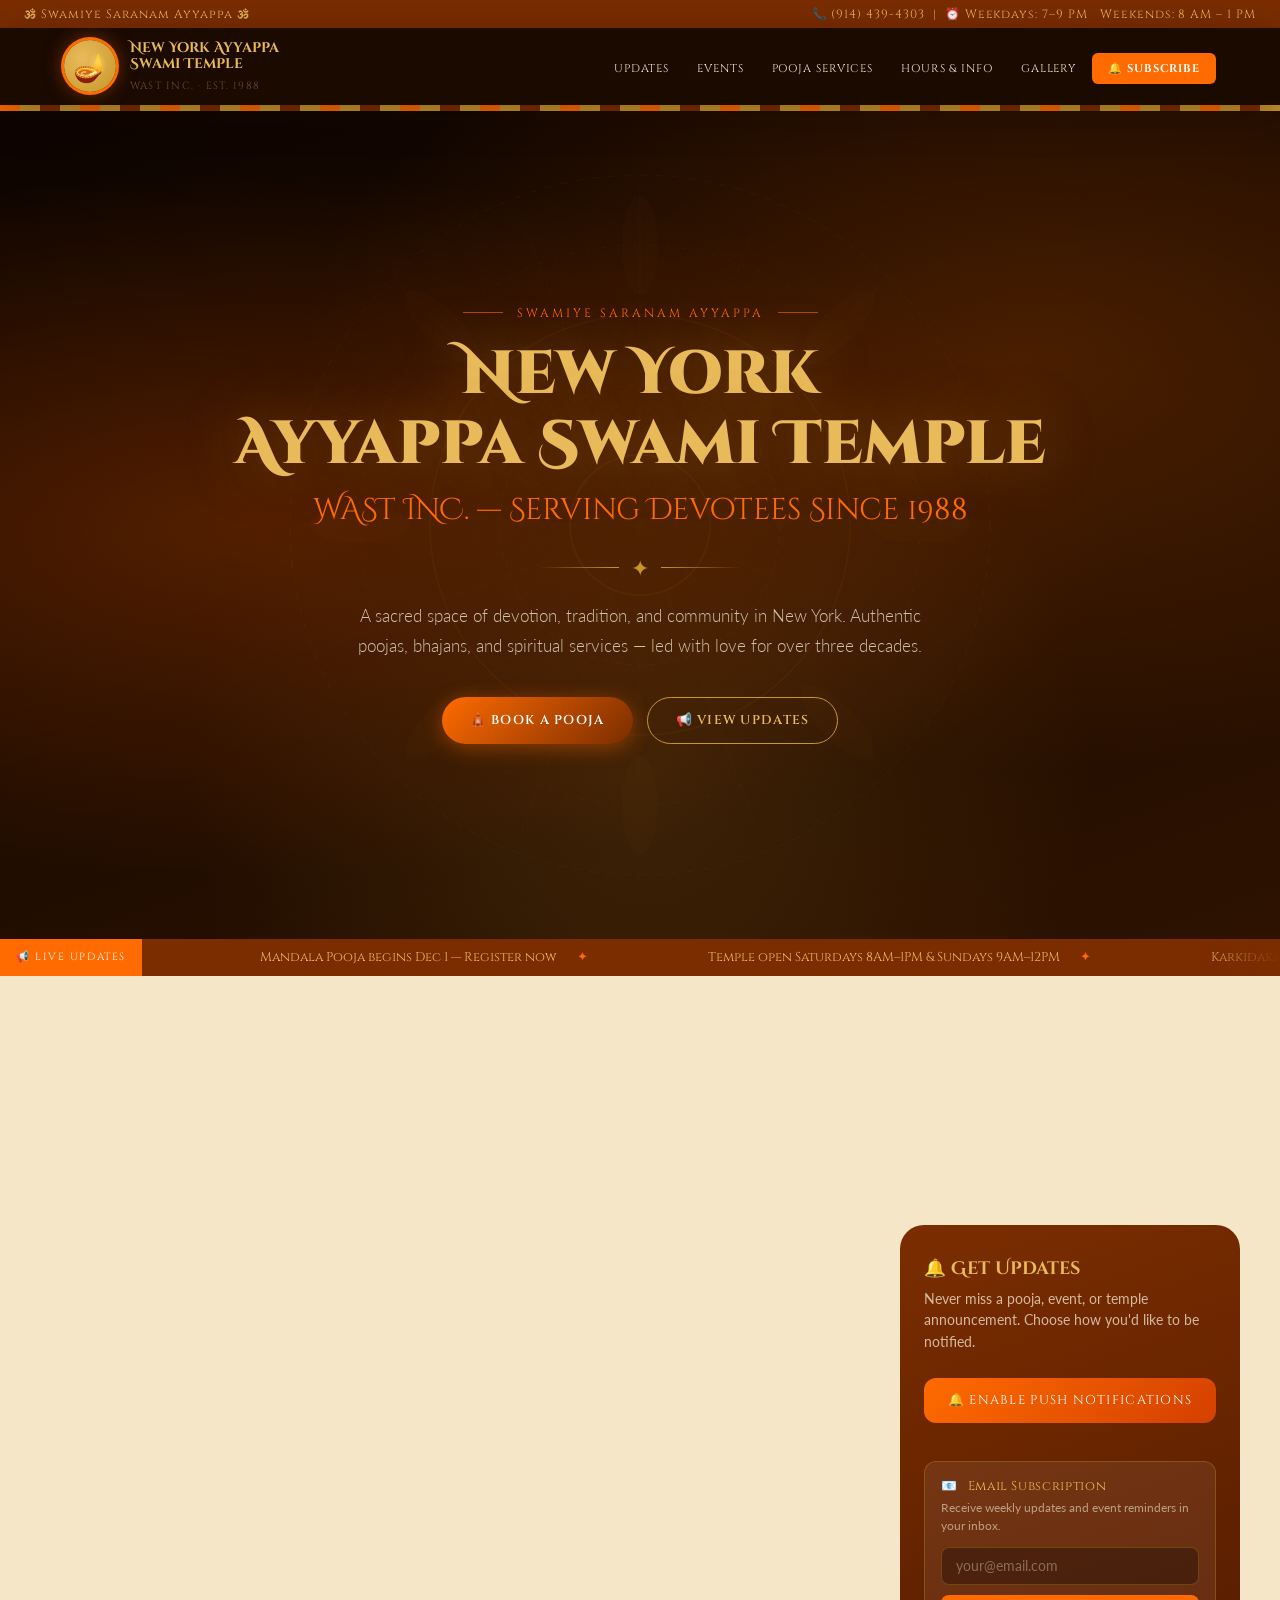
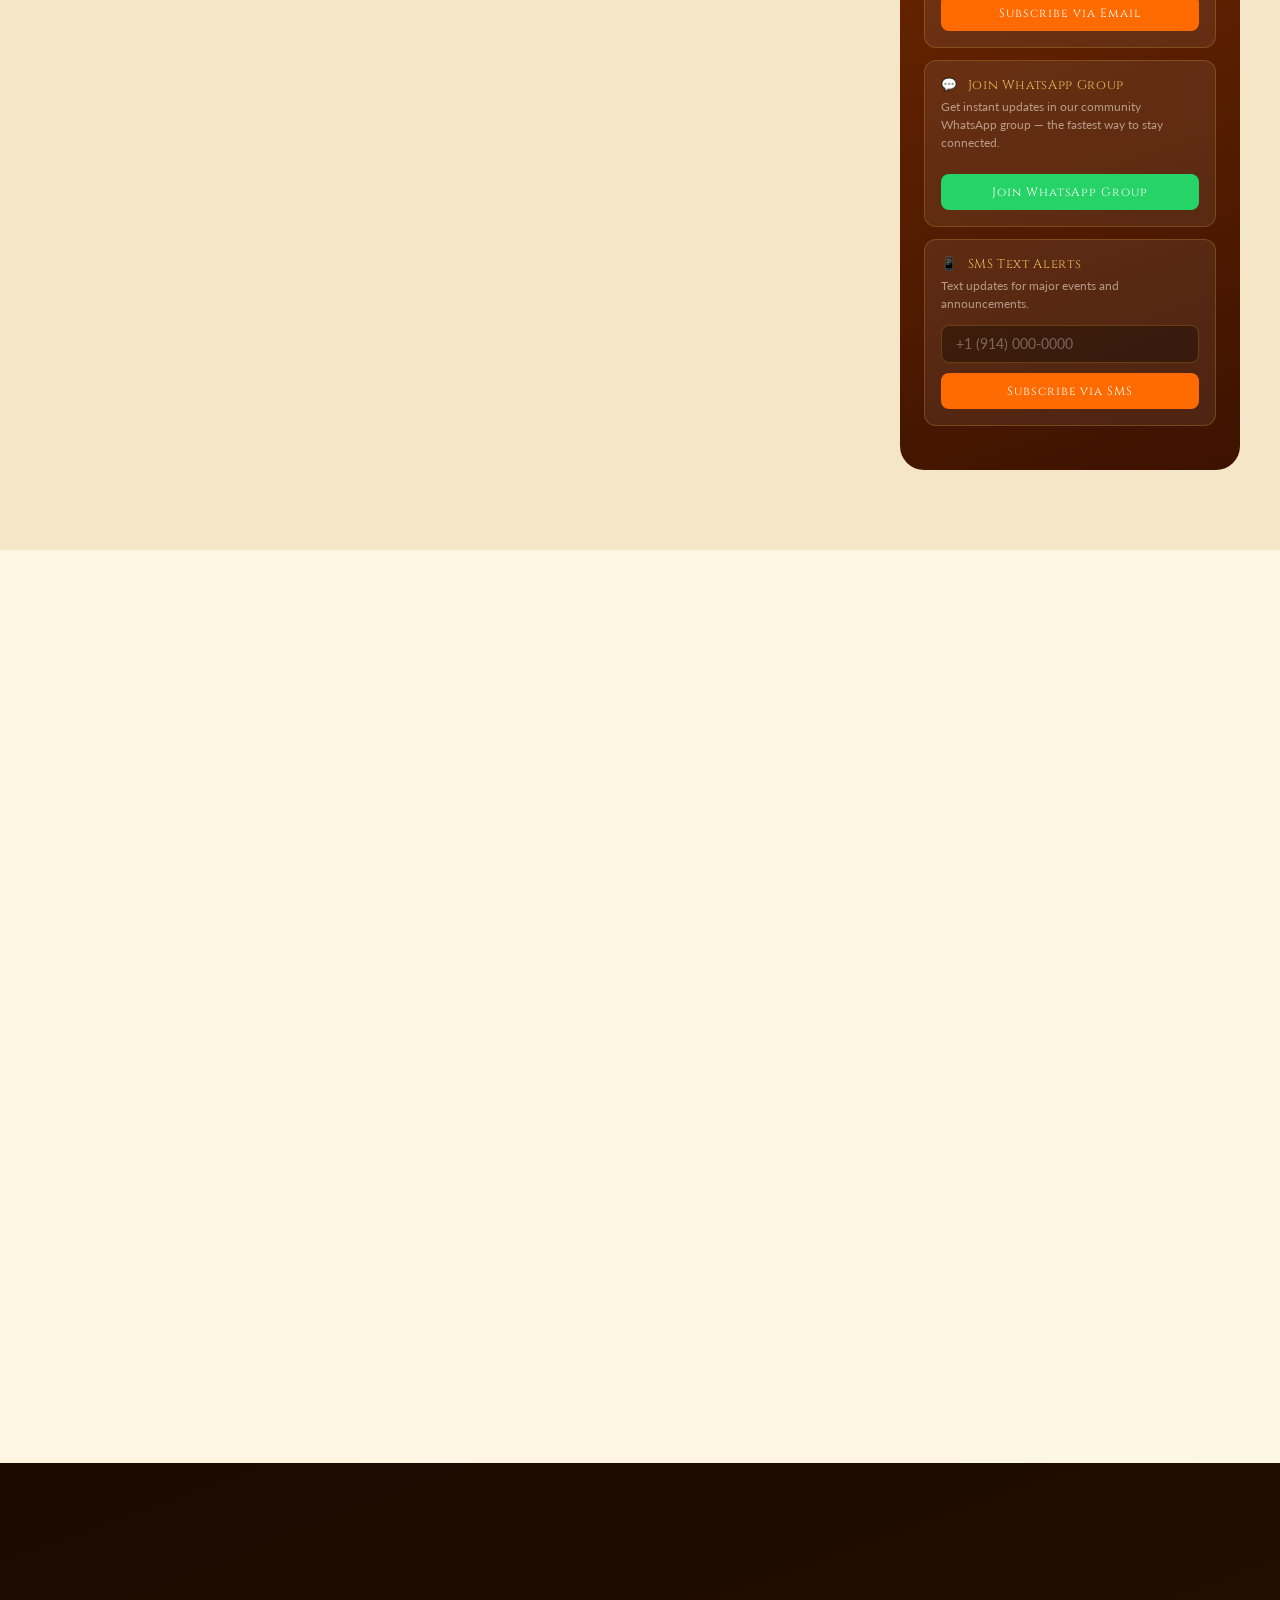
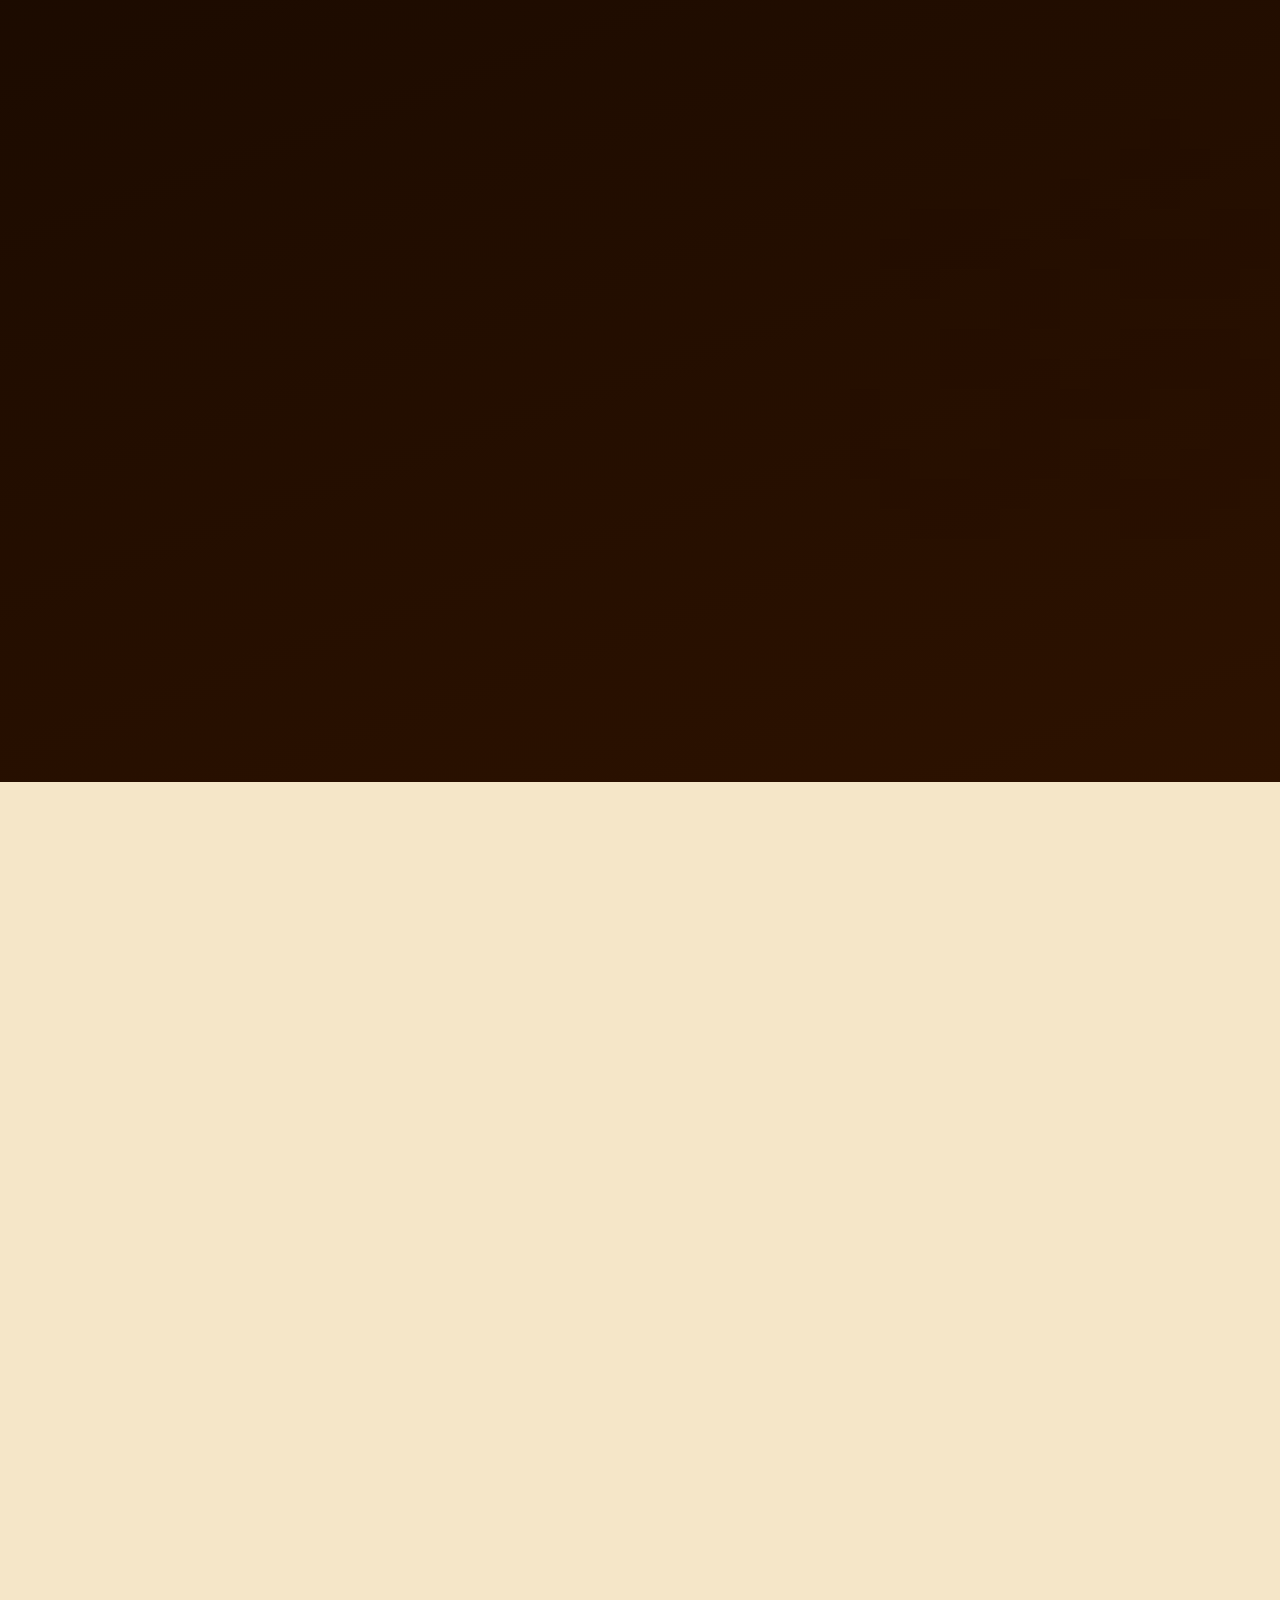
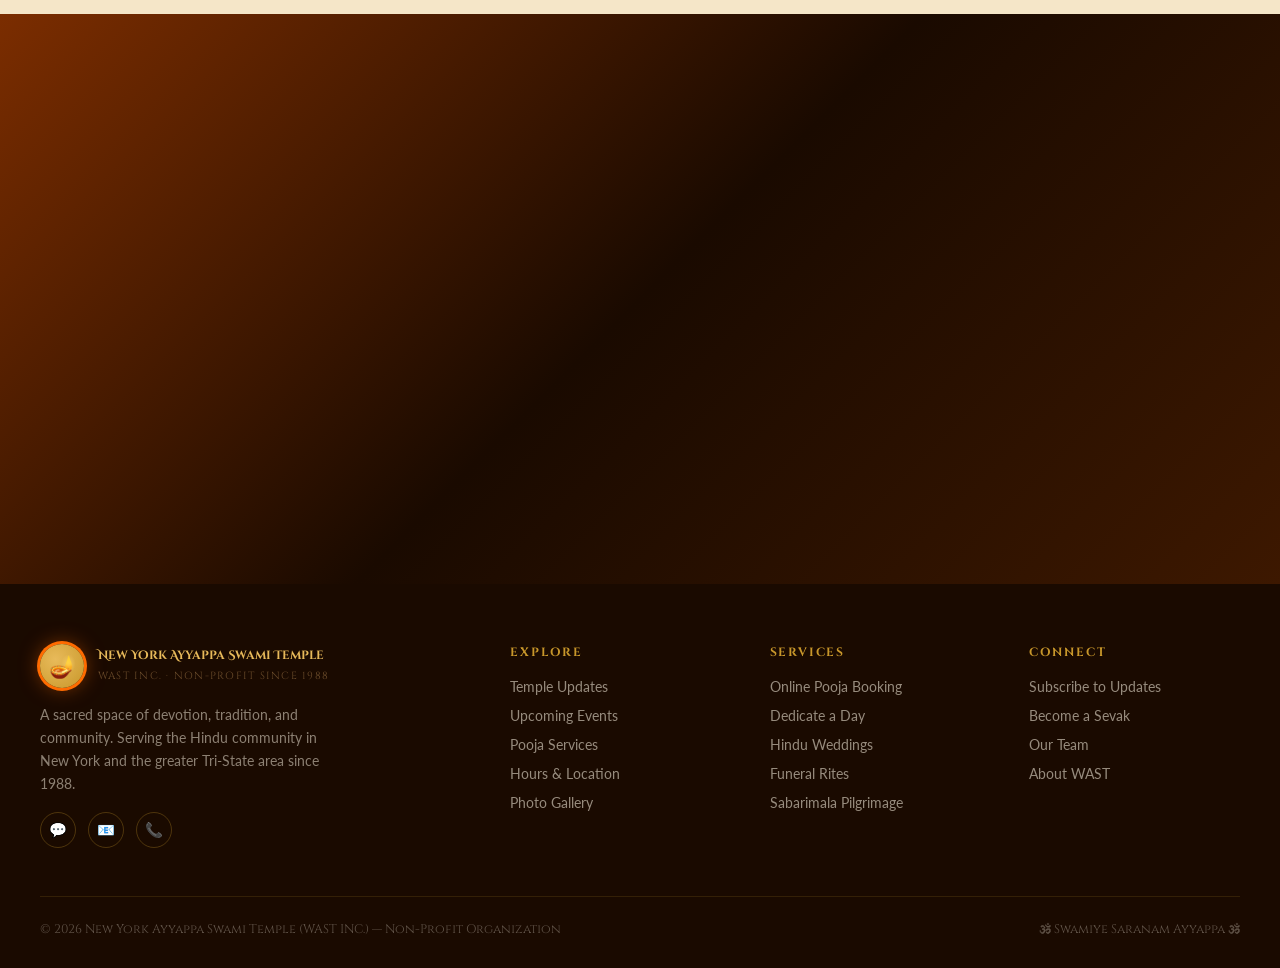
==== commit c7285940: "Fix: remaining Westchester references in hero and footer" ====
--- a/index.html
+++ b/index.html
@@ -1105,7 +1105,7 @@
 
   <div class="hero-content">
     <p class="hero-eyebrow">Swamiye Saranam Ayyappa</p>
-    <h1 class="hero-title">Westchester<br>Ayyappa Swami Temple</h1>
+    <h1 class="hero-title">New York<br>Ayyappa Swami Temple</h1>
     <p class="hero-subtitle">WAST INC. — Serving Devotees Since 1988</p>
     <div class="hero-divider"><span>✦</span></div>
     <p class="hero-desc">
@@ -1553,7 +1553,7 @@
             <span>WAST INC. · Non-Profit Since 1988</span>
           </div>
         </a>
-        <p>A sacred space of devotion, tradition, and community. Serving the Hindu community in Westchester and the greater New York area since 1988.</p>
+        <p>A sacred space of devotion, tradition, and community. Serving the Hindu community in New York and the greater Tri-State area since 1988.</p>
         <div class="social-row">
           <a class="social-btn" href="https://wa.me/19144394303" target="_blank" title="WhatsApp">💬</a>
           <a class="social-btn" href="mailto:info@newyorkayyappatemple.org" title="Email">📧</a>
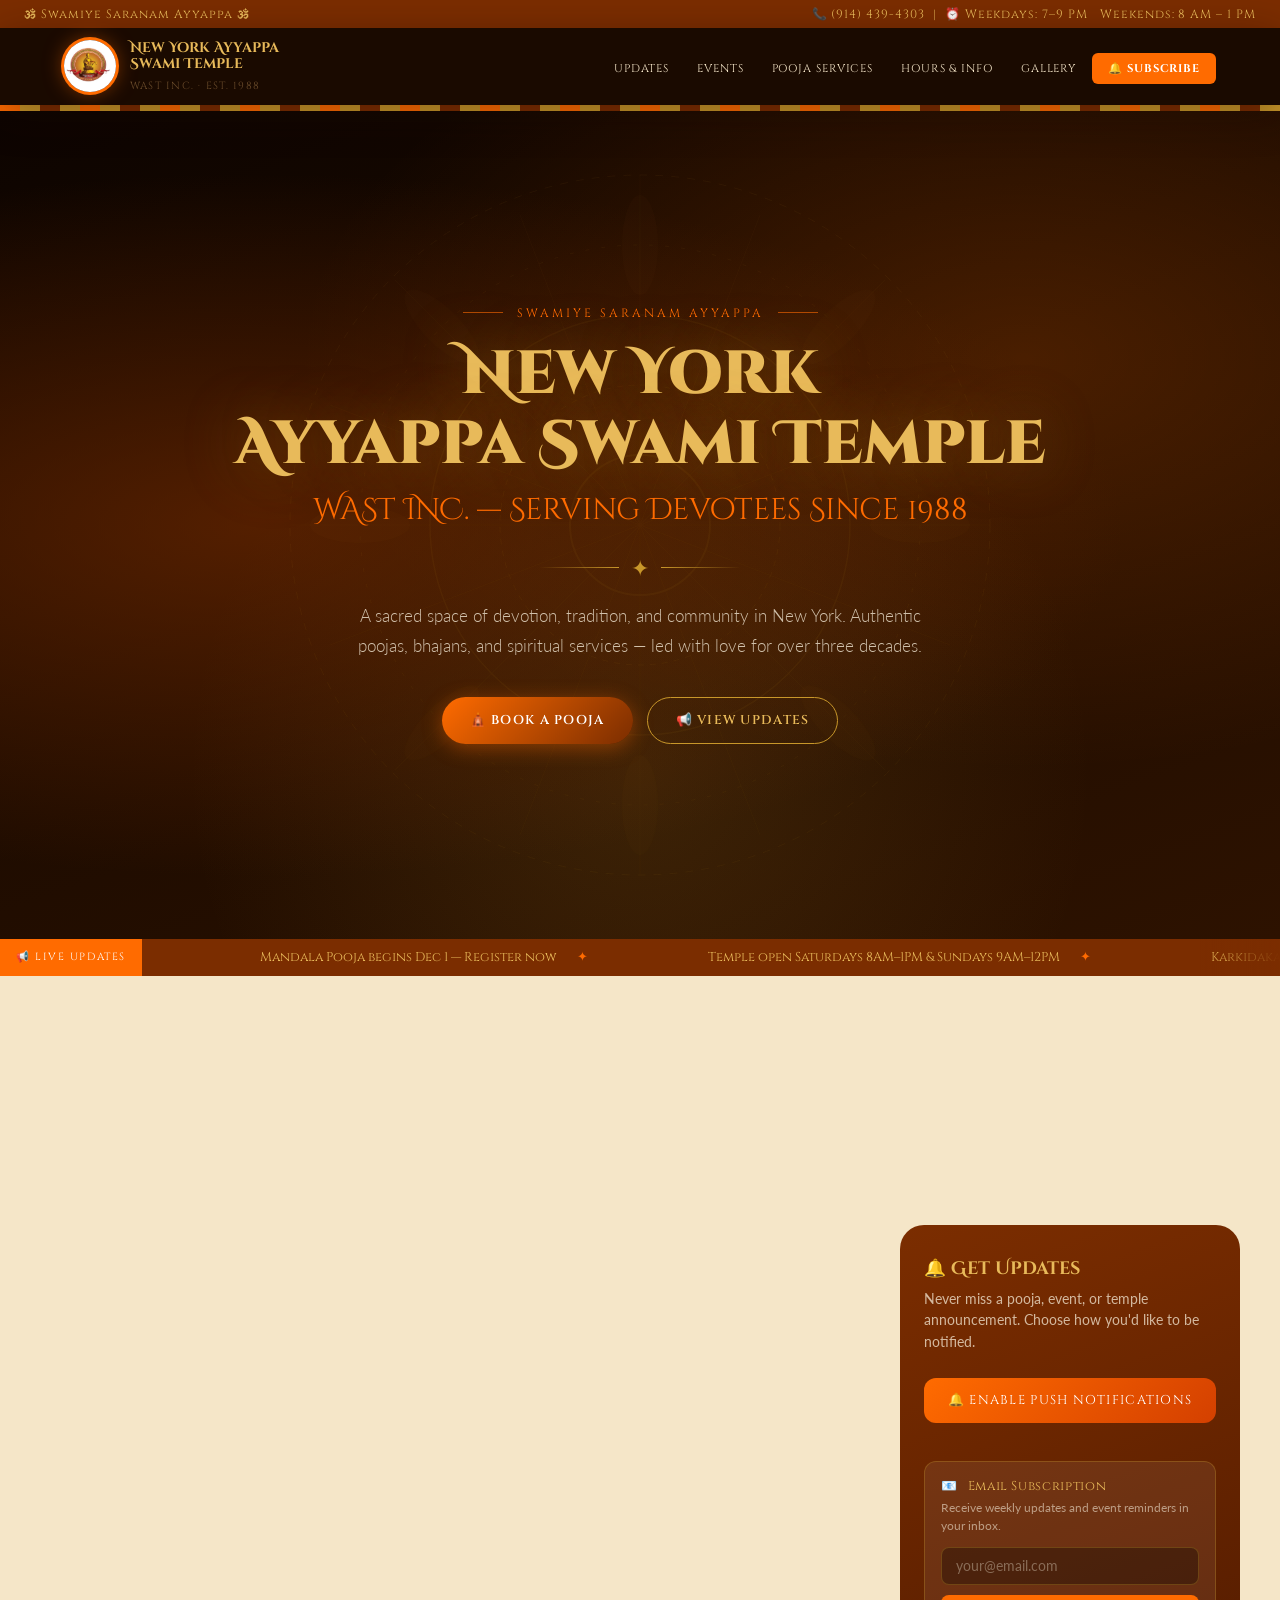
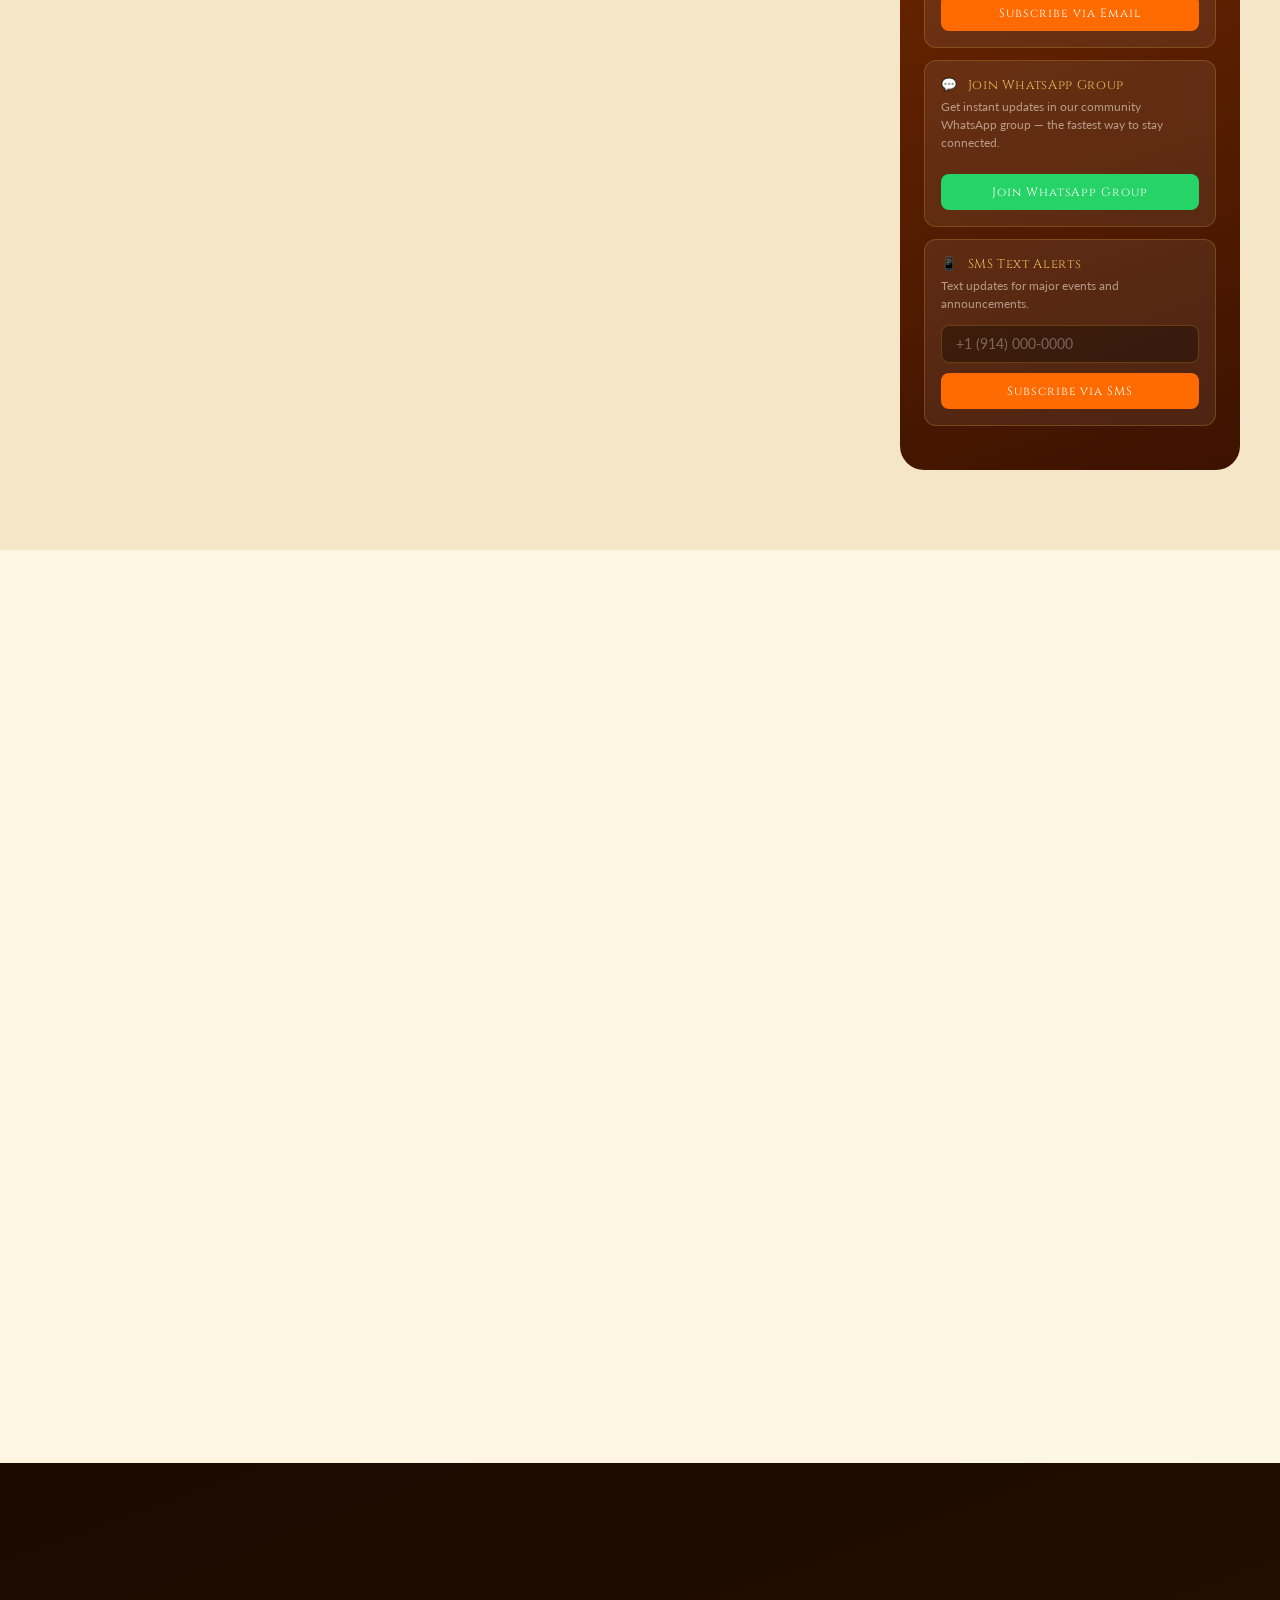
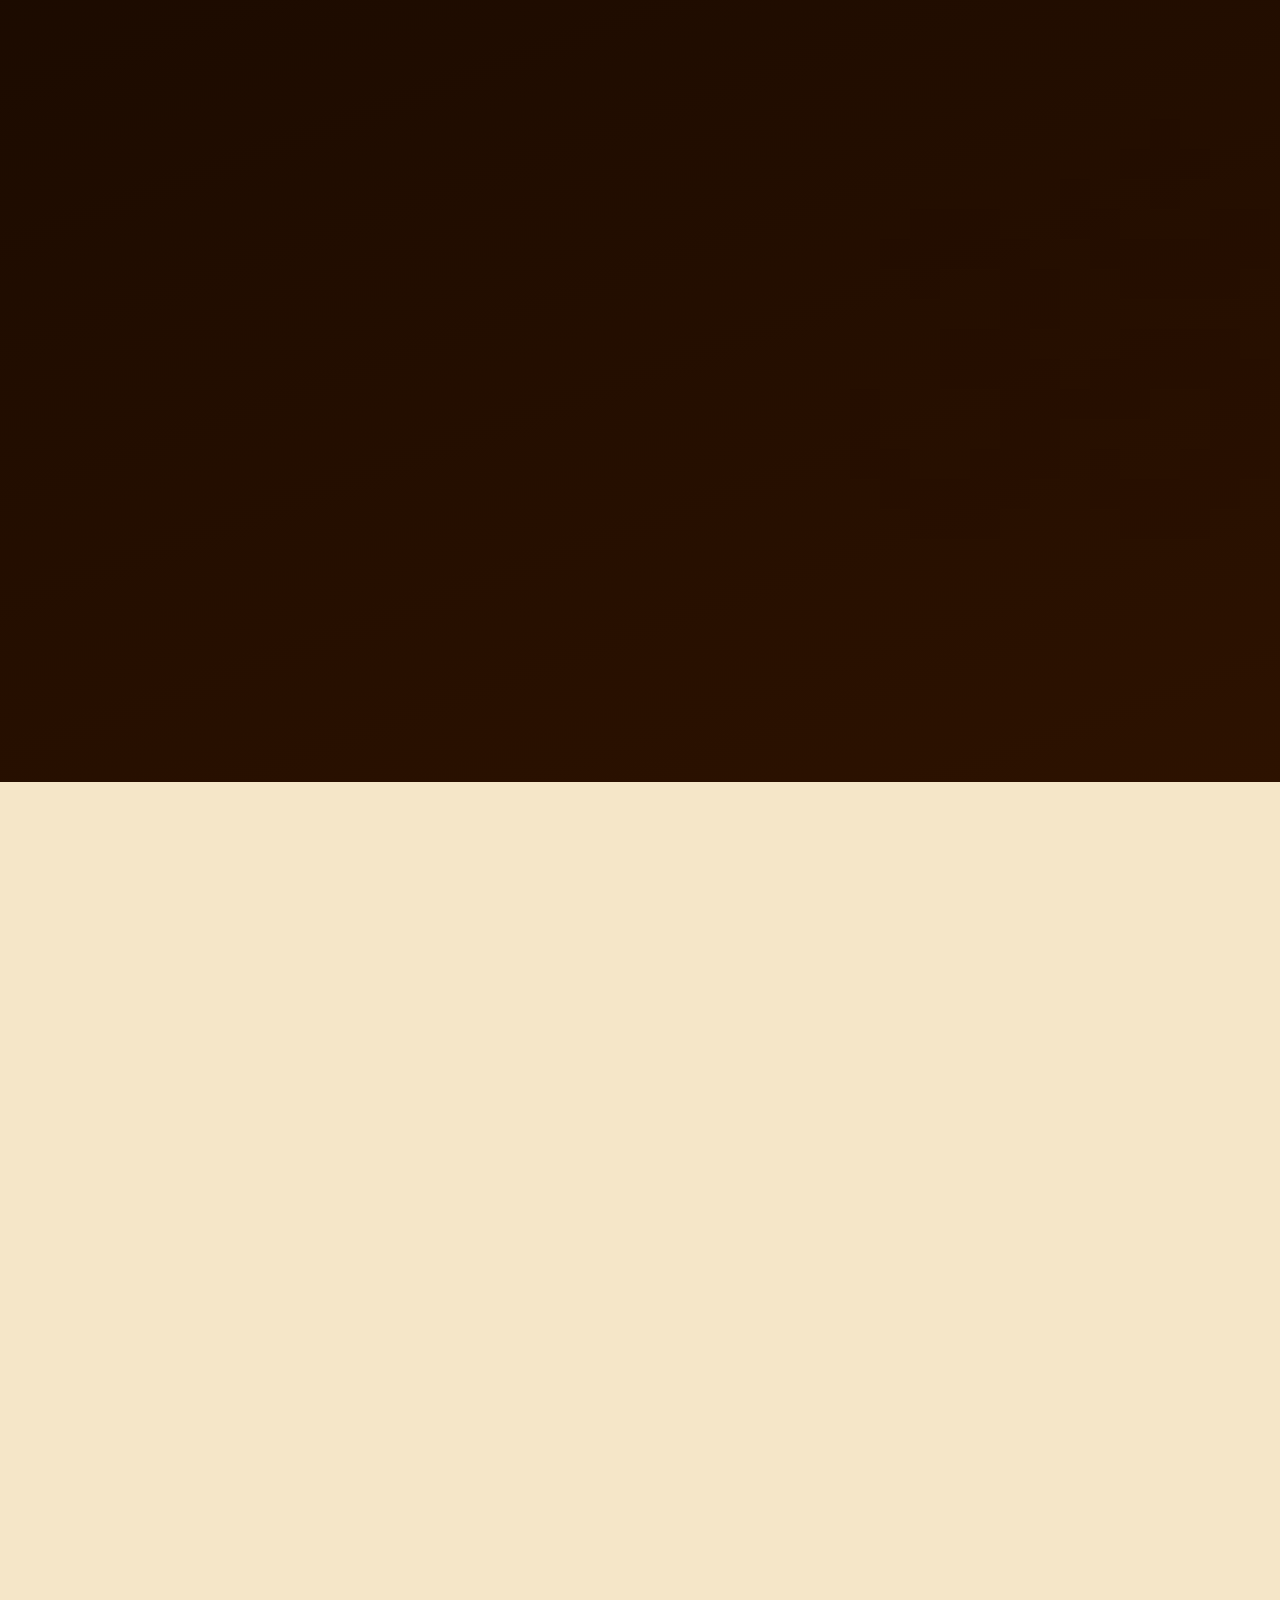
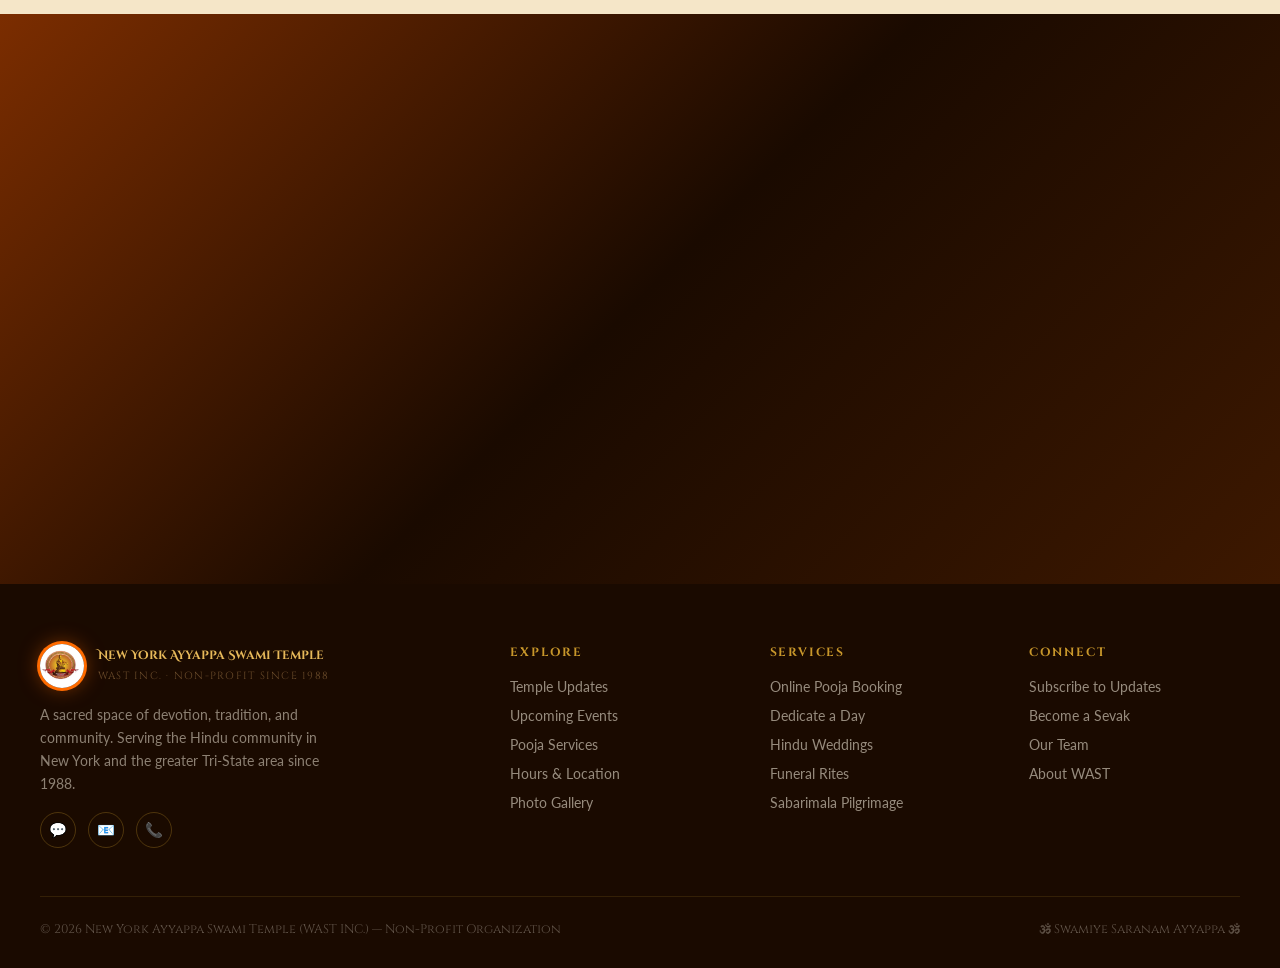
==== commit b1ec54e3: "Feature: add WAST logo to header and footer" ====
--- a/index.html
+++ b/index.html
@@ -1038,7 +1038,7 @@
 <header>
   <nav>
     <a href="#" class="logo-wrap">
-      <div class="logo-icon">🪔</div>
+      <img src="./icons/WASTLogo.jpg" class="logo-icon" alt="WAST Logo" />
       <div class="logo-text">
         <h1>New York Ayyappa<br>Swami Temple</h1>
         <span>WAST INC. · Est. 1988</span>
@@ -1547,7 +1547,7 @@
     <div class="footer-grid">
       <div class="footer-brand">
         <a href="#" class="logo-wrap">
-          <div class="logo-icon" style="width:44px;height:44px;font-size:22px;">🪔</div>
+          <img src="./icons/WASTLogo.jpg" class="logo-icon" alt="WAST Logo" style="width:44px;height:44px;" />
           <div class="logo-text">
             <h1 style="font-size:0.75rem;">New York Ayyappa Swami Temple</h1>
             <span>WAST INC. · Non-Profit Since 1988</span>
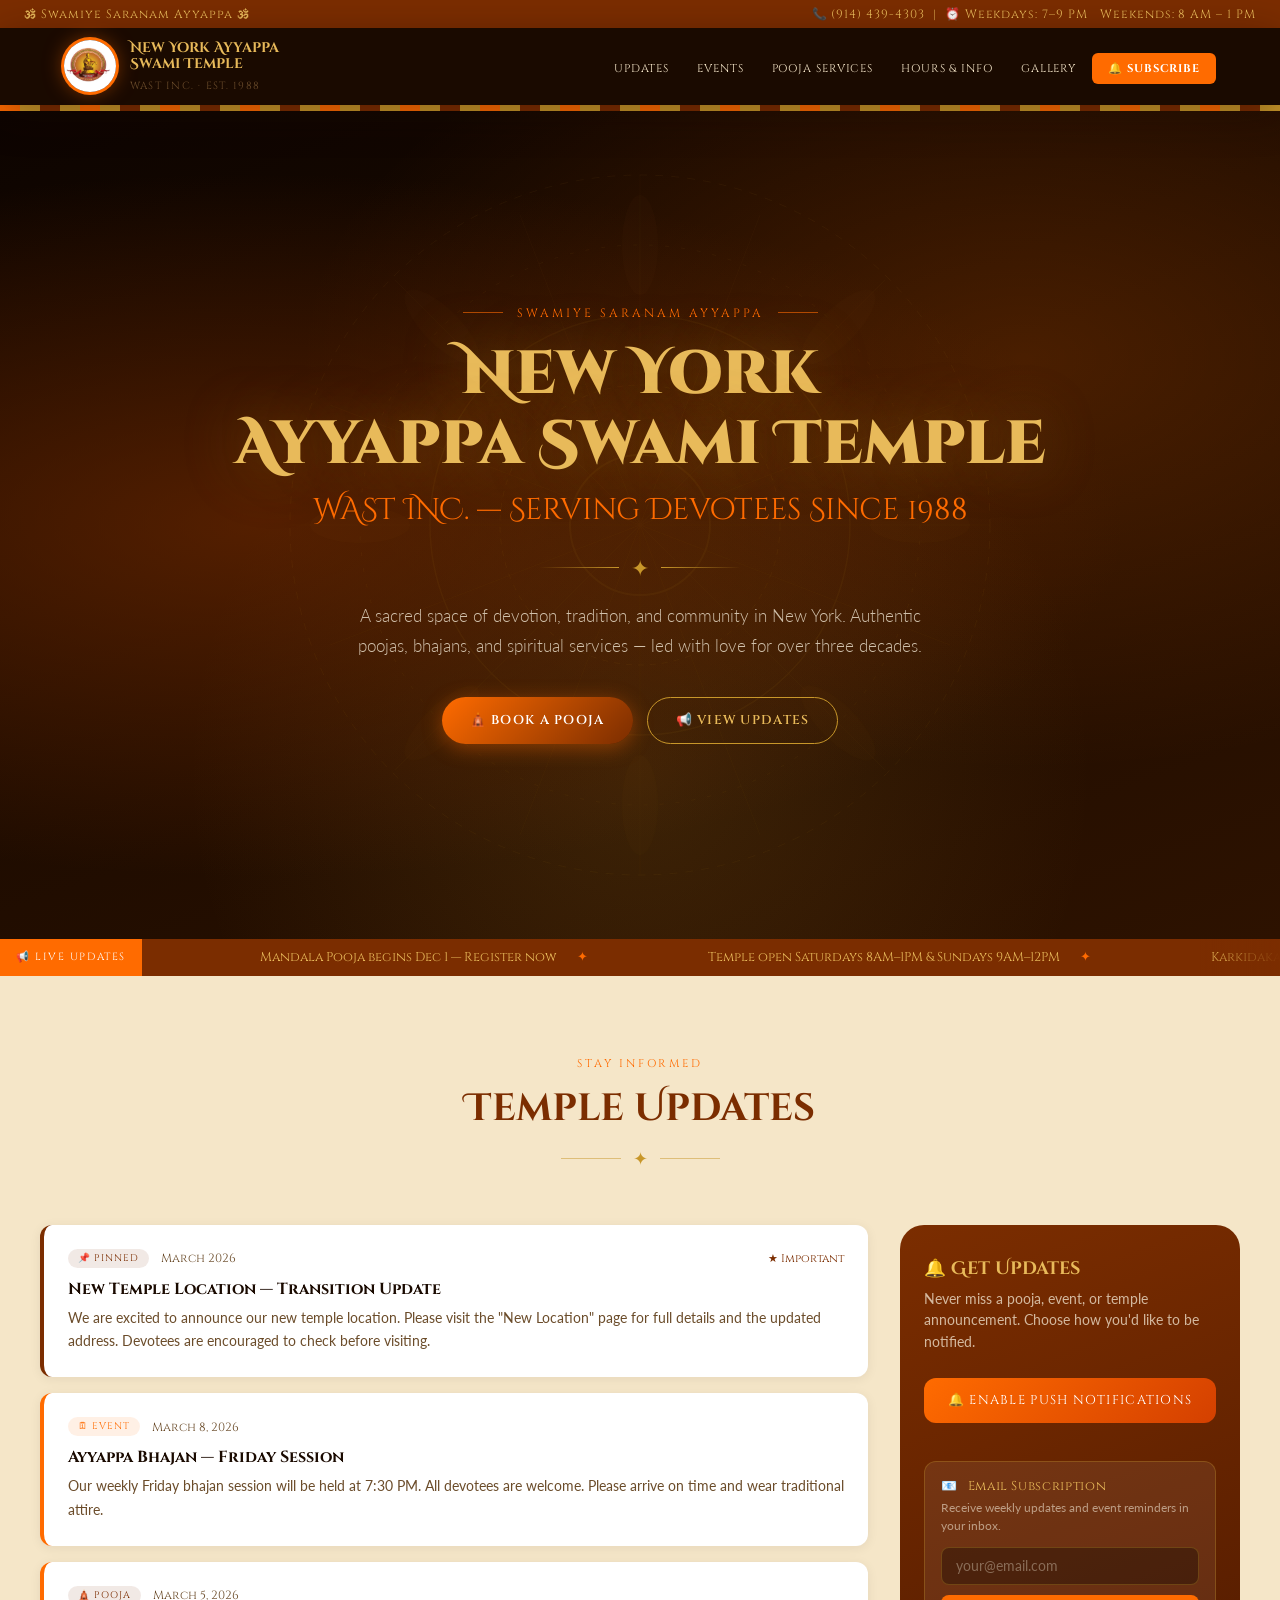
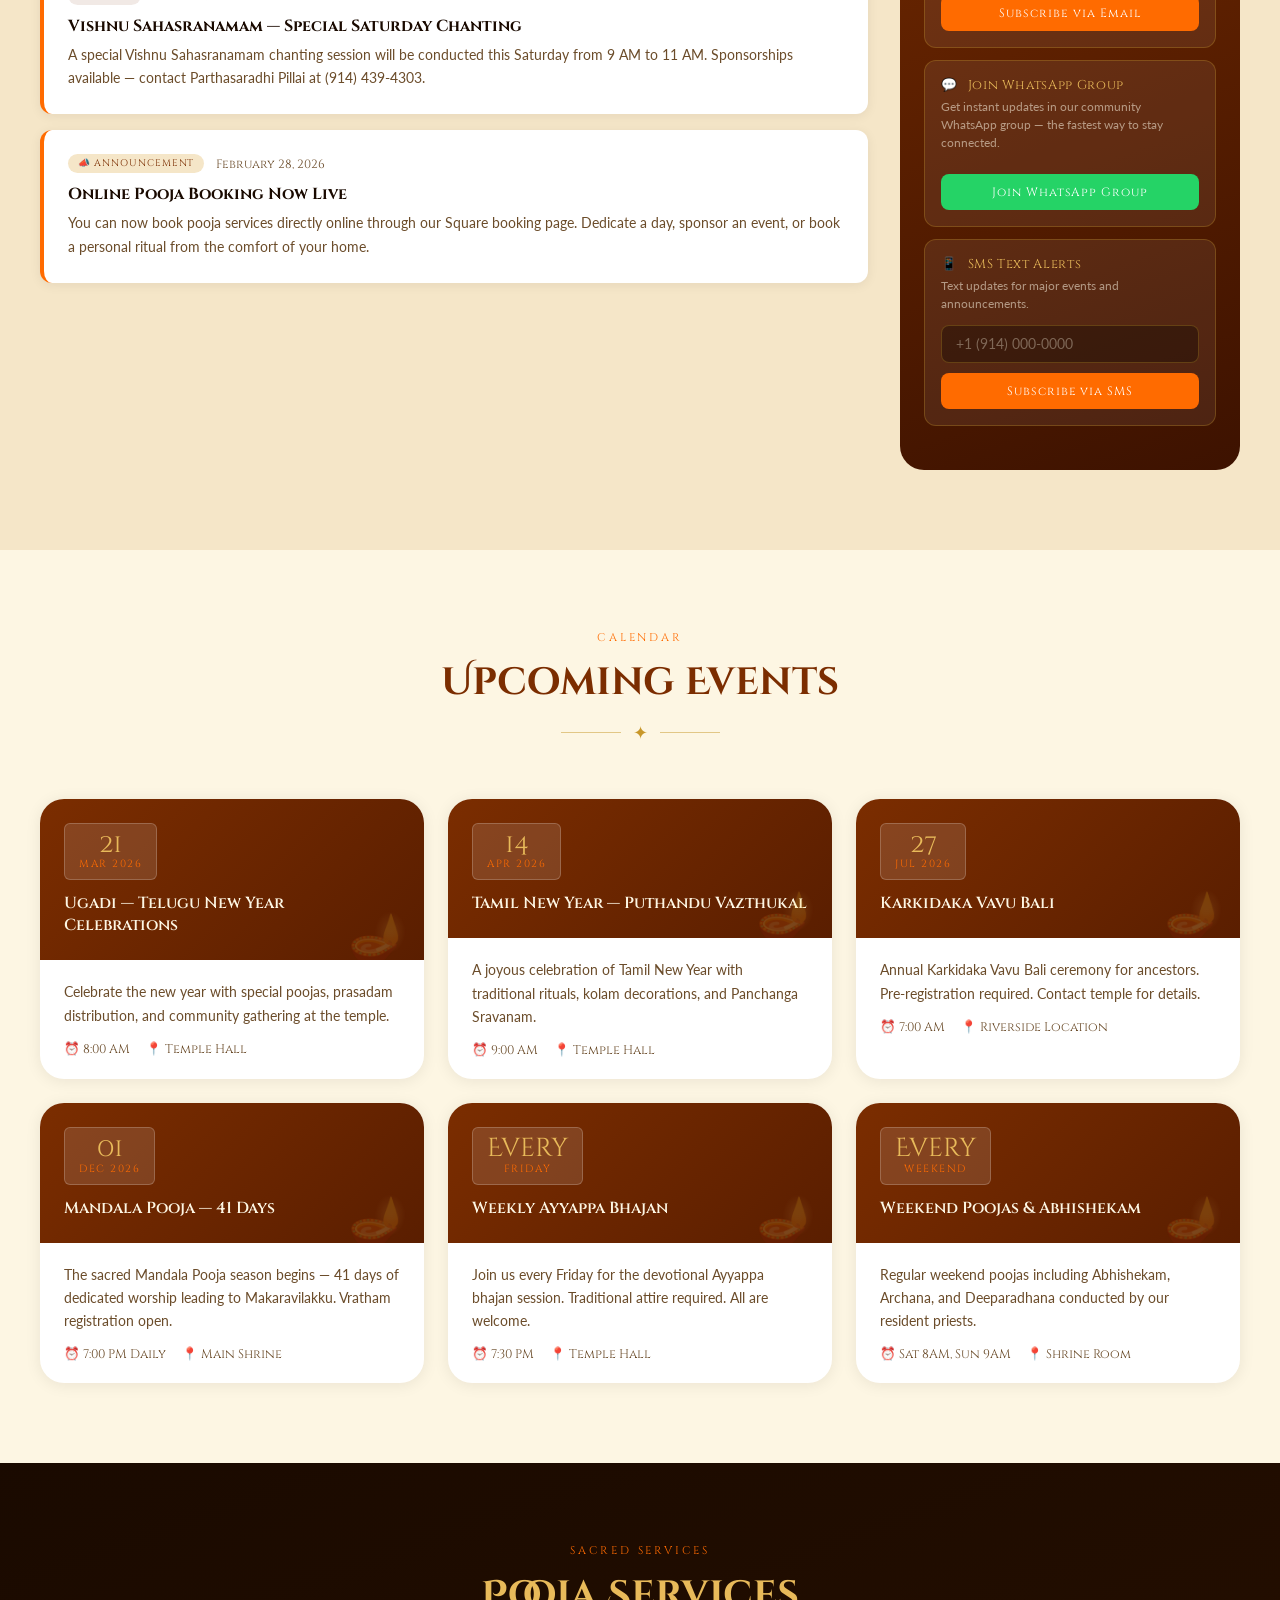
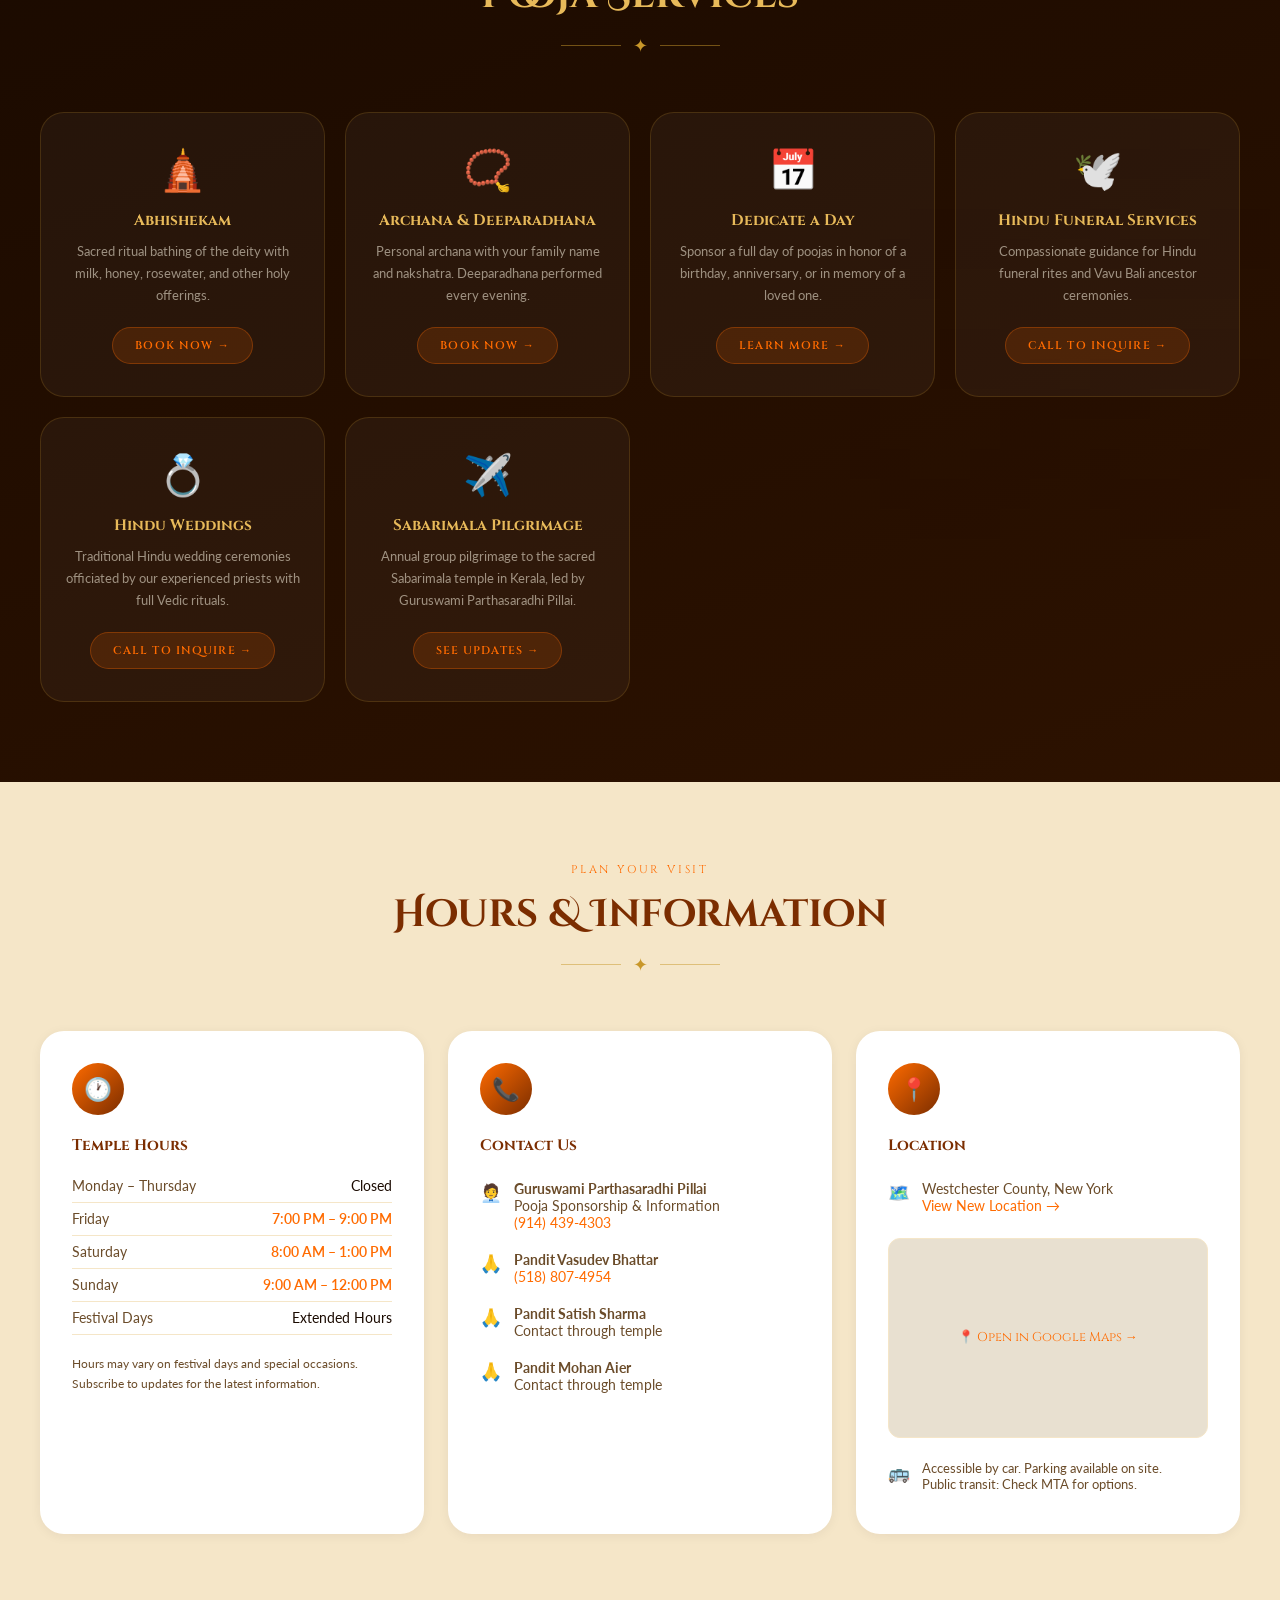
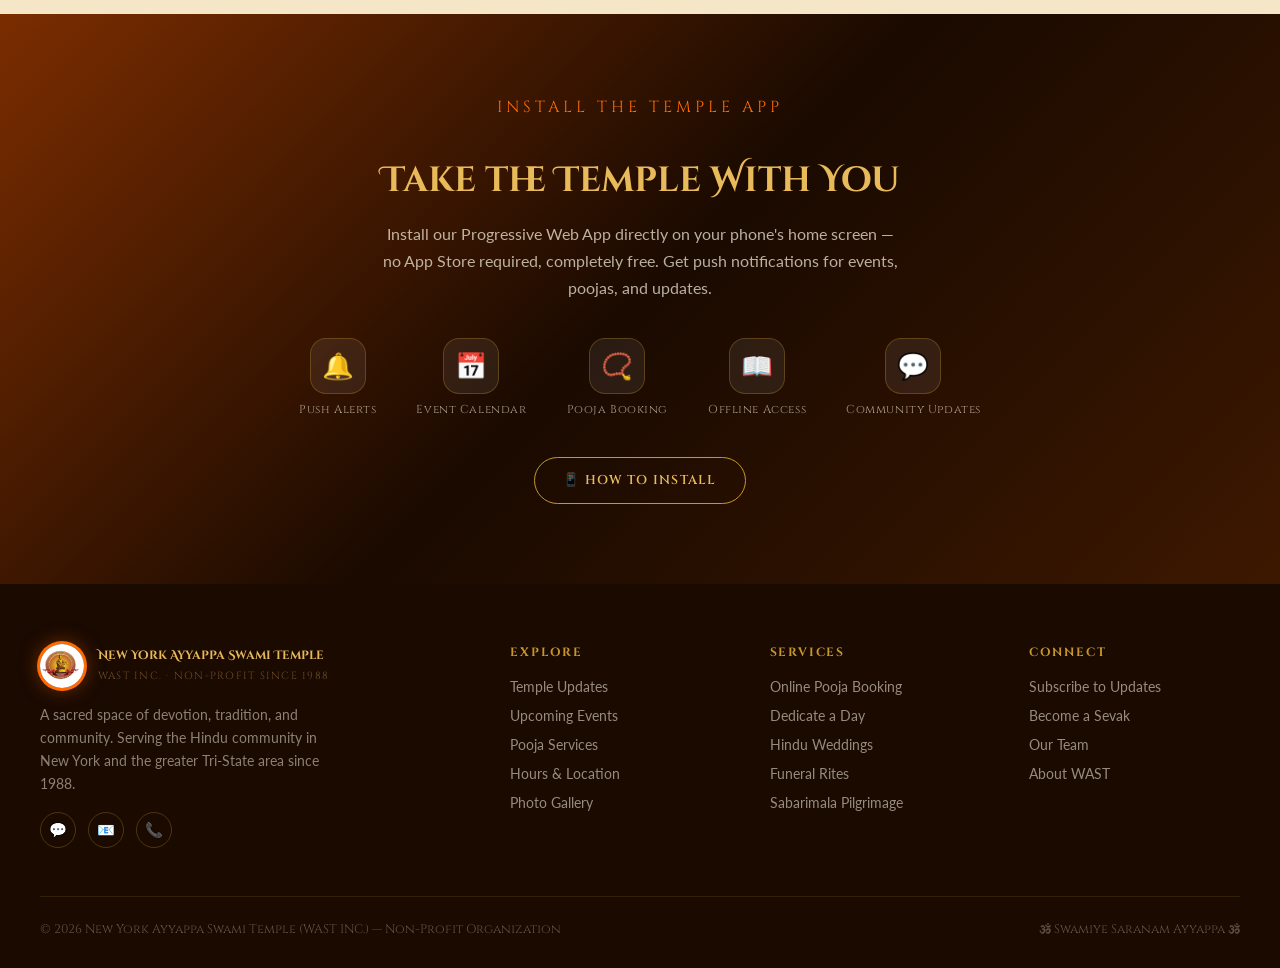
==== commit 7b65ed0b: "Fix: escape remaining apostrophe in SMS toast" ====
--- a/index.html
+++ b/index.html
@@ -1625,12 +1625,12 @@
   // ── PUSH NOTIFICATIONS ──
   function requestPushPermission() {
     if (!('Notification' in window)) {
-      showToast('Your browser doesn't support notifications', '⚠️');
+      showToast('Your browser does not support notifications', '⚠️');
       return;
     }
     Notification.requestPermission().then(permission => {
       if (permission === 'granted') {
-        showToast('Push notifications enabled! You'll hear from us.', '✅');
+        showToast('Push notifications enabled! You will hear from us.', '✅');
         // Here you would register the service worker and subscribe to FCM
         registerServiceWorker();
       } else {
@@ -1667,7 +1667,7 @@
       return;
     }
     // TODO: Connect to Twilio / SimpleTexting
-    showToast(`You'll receive SMS alerts at ${phone}`, '📱');
+    showToast(`You will receive SMS alerts at ${phone}`, '📱');
     document.getElementById('smsInput').value = '';
   }
 
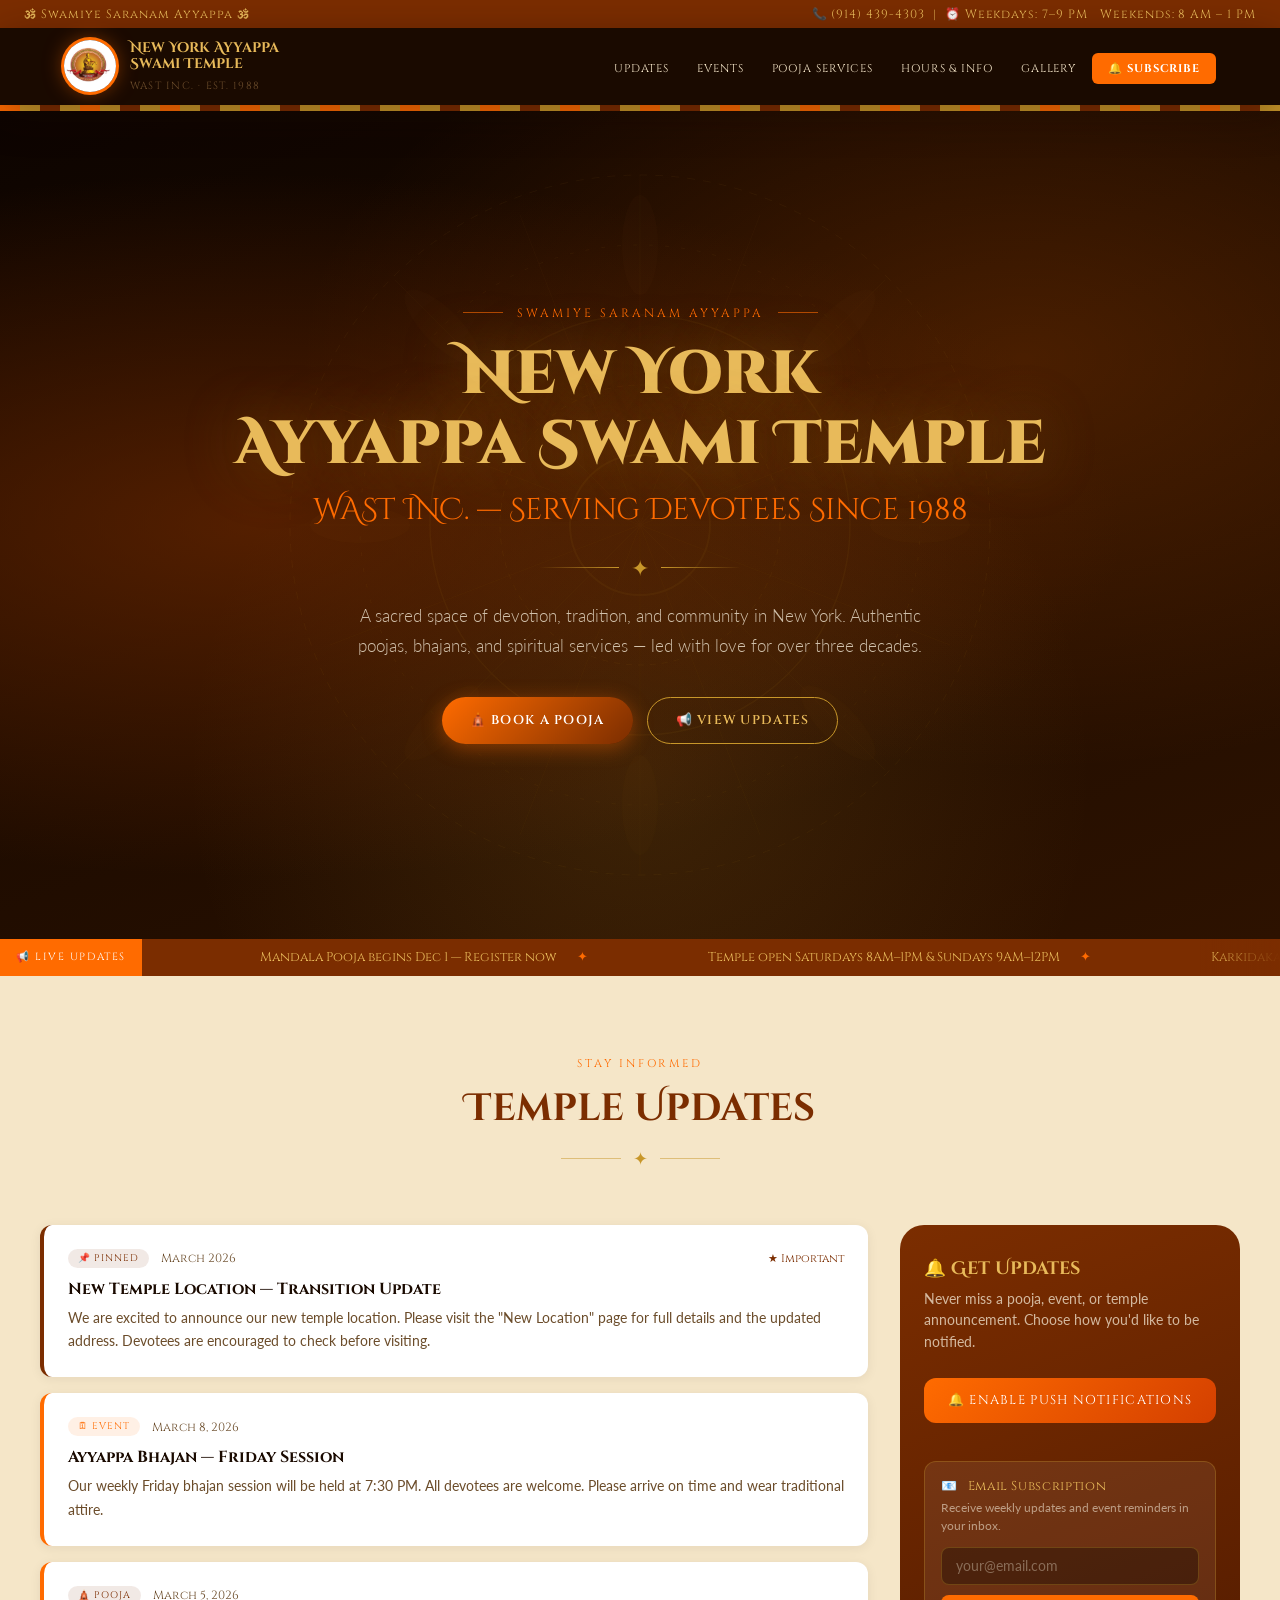
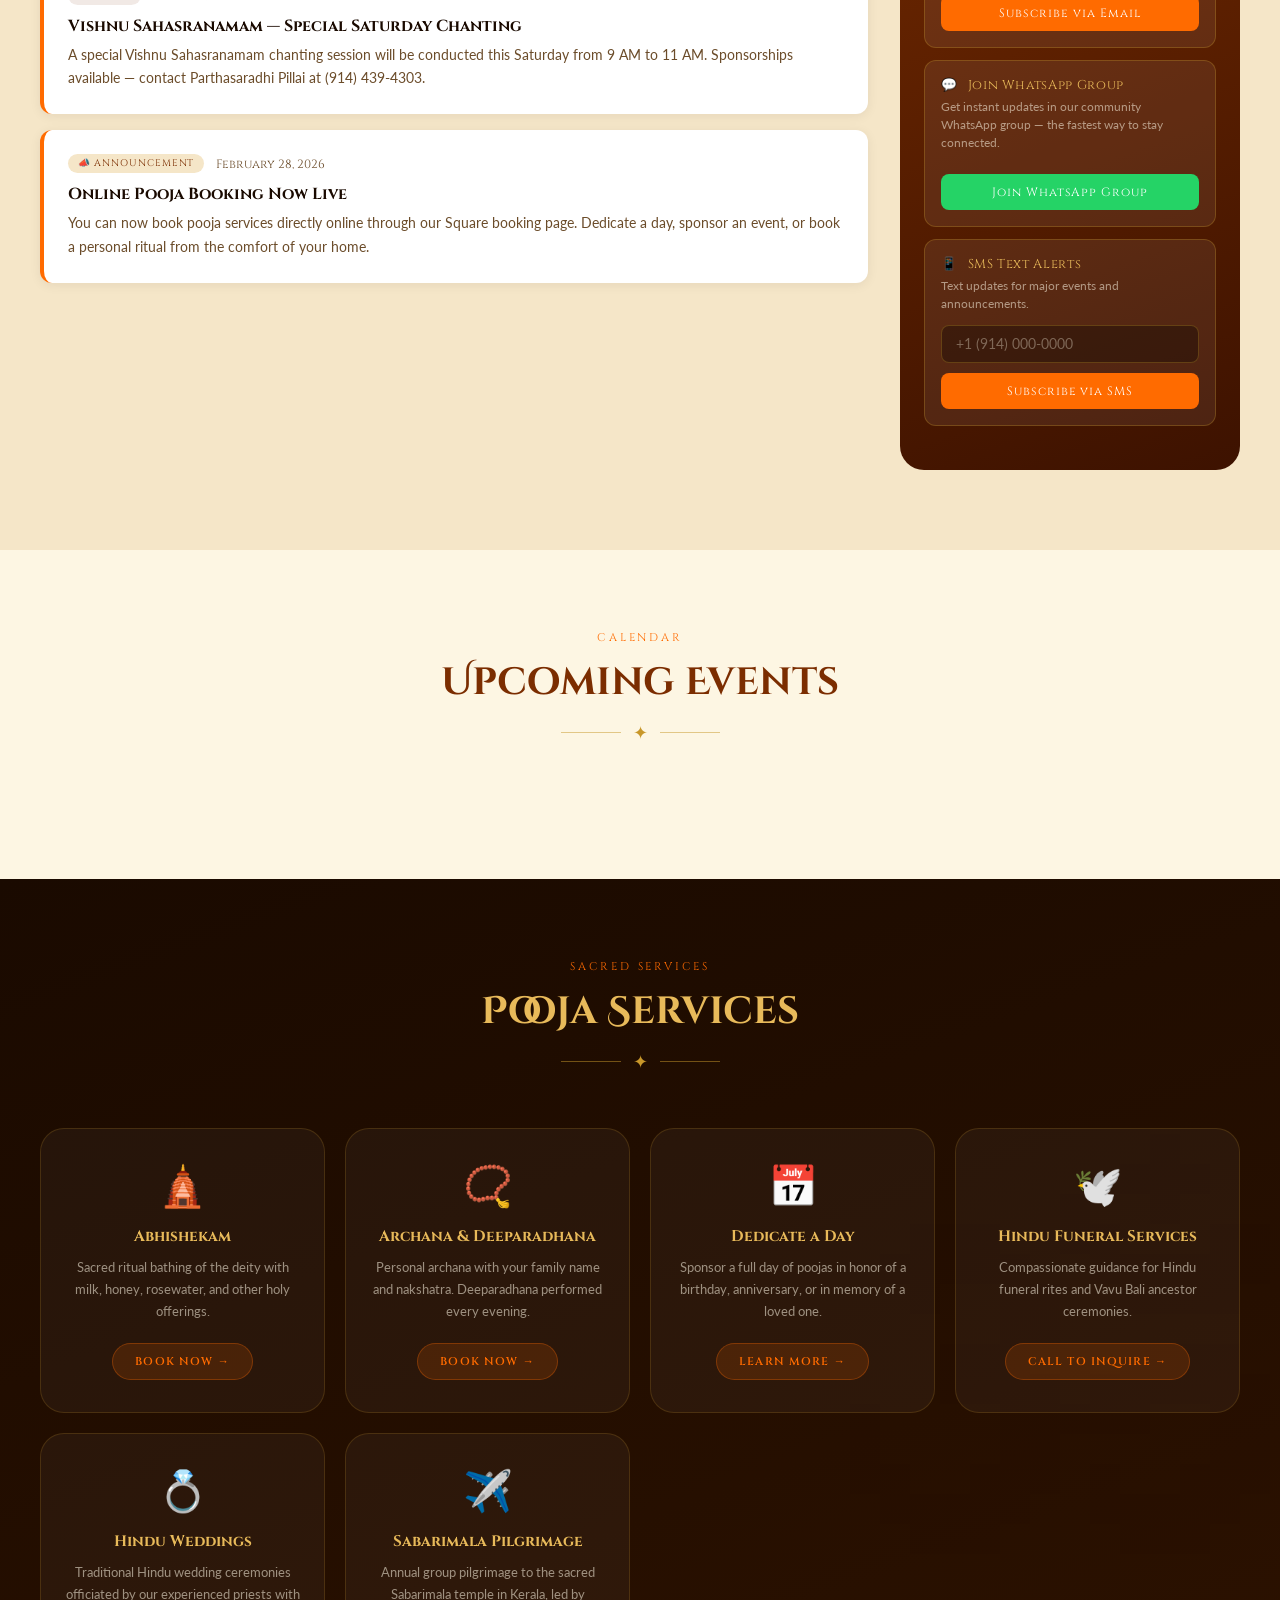
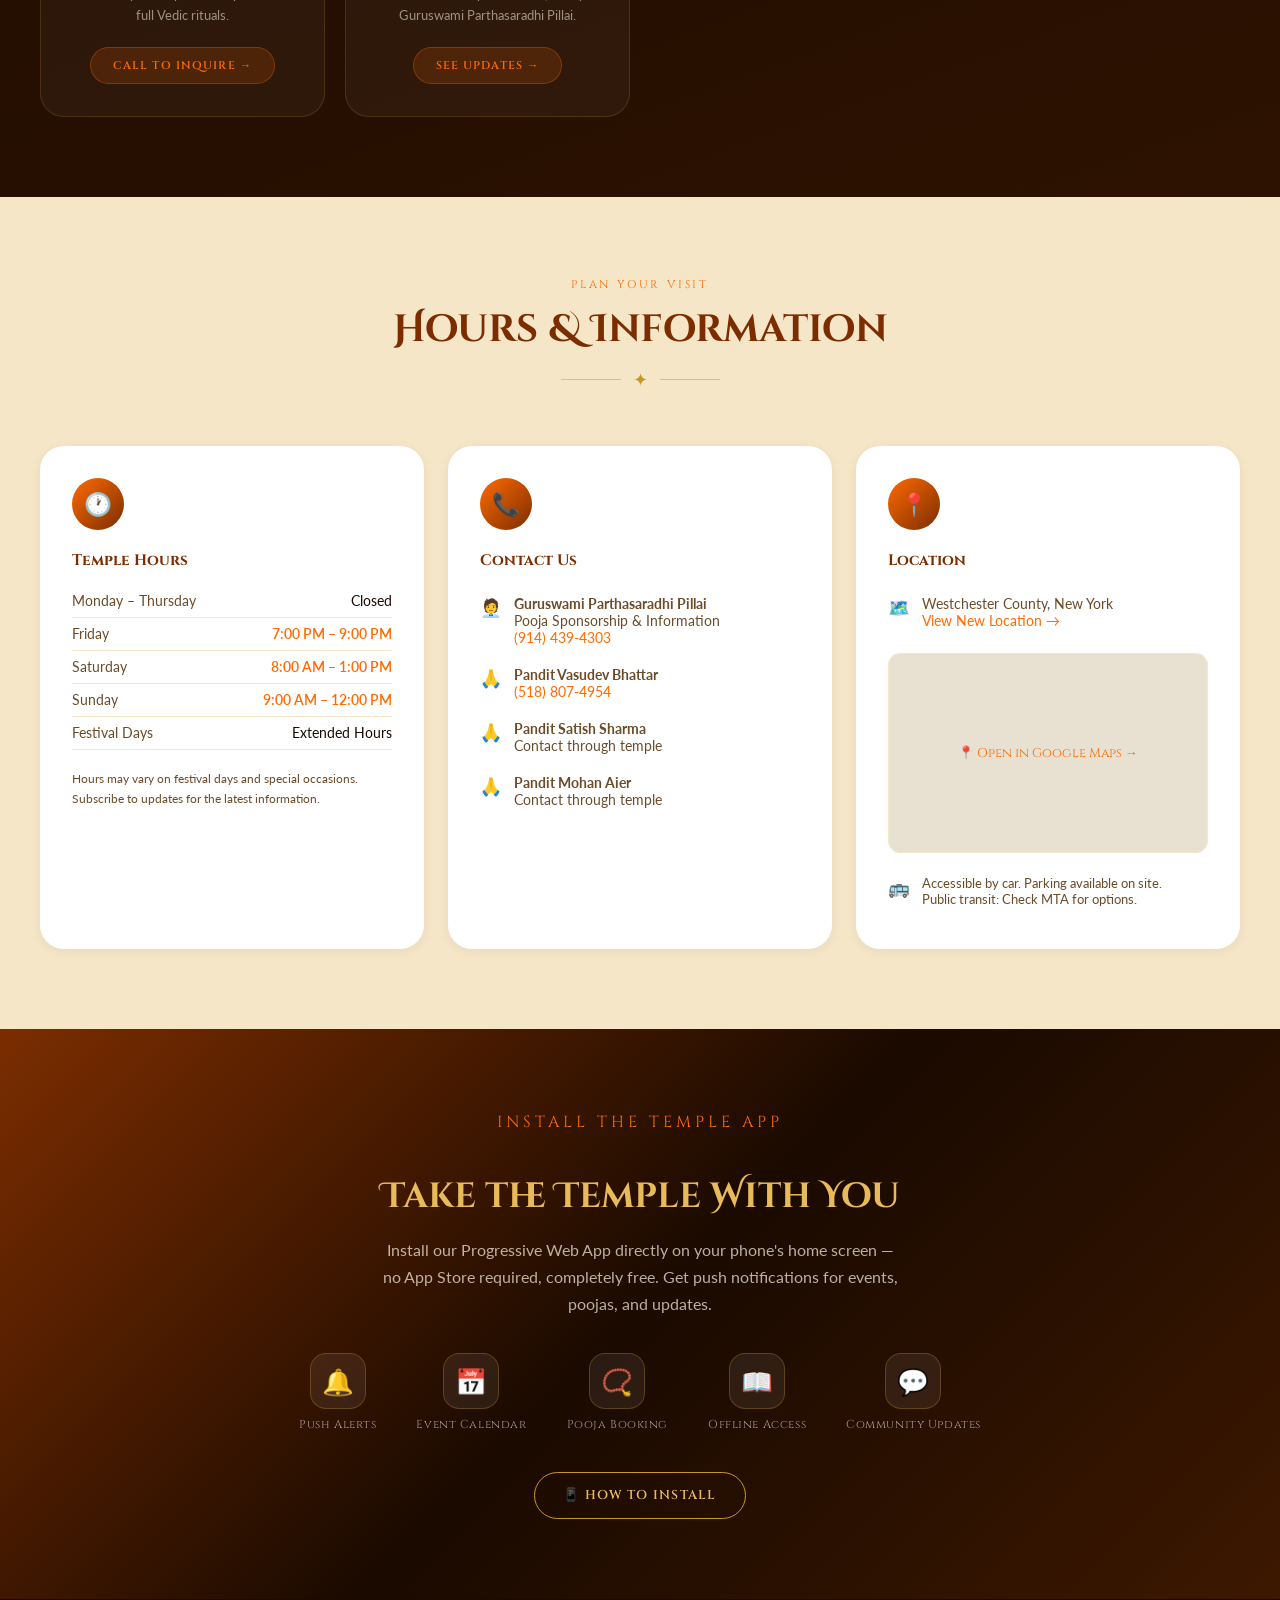
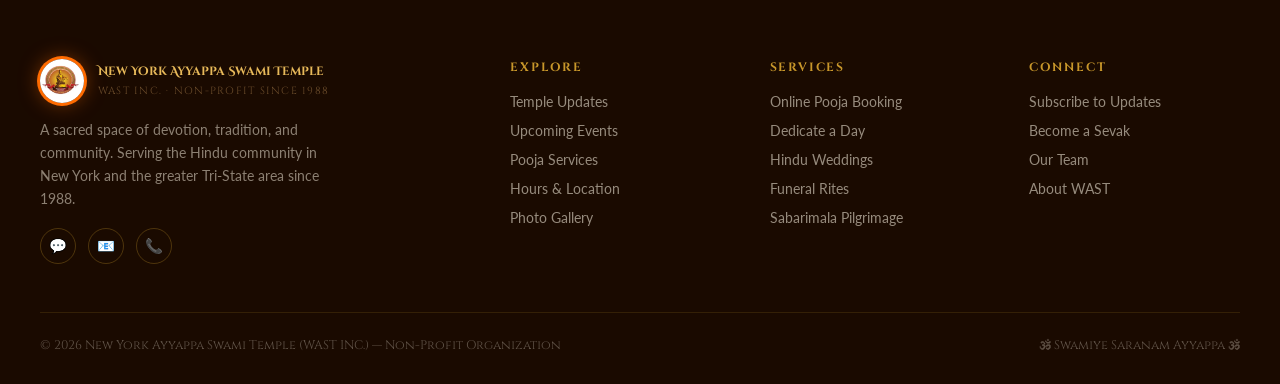
==== commit 260fe971: "Feature: move events to Firebase, remove hardcoded cards" ====
--- a/index.html
+++ b/index.html
@@ -1252,110 +1252,9 @@
       <div class="section-rule"><span>✦</span></div>
     </div>
 
-    <div class="events-grid">
-
-      <div class="event-card reveal">
-        <div class="event-card-top">
-          <div class="event-date-badge">
-            <span class="day">21</span>
-            <span class="month">Mar 2026</span>
-          </div>
-          <h3>Ugadi — Telugu New Year Celebrations</h3>
-        </div>
-        <div class="event-card-body">
-          <p>Celebrate the new year with special poojas, prasadam distribution, and community gathering at the temple.</p>
-          <div class="event-meta-row">
-            <span>⏰ 8:00 AM</span>
-            <span>📍 Temple Hall</span>
-          </div>
-        </div>
-      </div>
-
-      <div class="event-card reveal">
-        <div class="event-card-top">
-          <div class="event-date-badge">
-            <span class="day">14</span>
-            <span class="month">Apr 2026</span>
-          </div>
-          <h3>Tamil New Year — Puthandu Vazthukal</h3>
-        </div>
-        <div class="event-card-body">
-          <p>A joyous celebration of Tamil New Year with traditional rituals, kolam decorations, and Panchanga Sravanam.</p>
-          <div class="event-meta-row">
-            <span>⏰ 9:00 AM</span>
-            <span>📍 Temple Hall</span>
-          </div>
-        </div>
-      </div>
-
-      <div class="event-card reveal">
-        <div class="event-card-top">
-          <div class="event-date-badge">
-            <span class="day">27</span>
-            <span class="month">Jul 2026</span>
-          </div>
-          <h3>Karkidaka Vavu Bali</h3>
-        </div>
-        <div class="event-card-body">
-          <p>Annual Karkidaka Vavu Bali ceremony for ancestors. Pre-registration required. Contact temple for details.</p>
-          <div class="event-meta-row">
-            <span>⏰ 7:00 AM</span>
-            <span>📍 Riverside Location</span>
-          </div>
-        </div>
-      </div>
-
-      <div class="event-card reveal">
-        <div class="event-card-top">
-          <div class="event-date-badge">
-            <span class="day">01</span>
-            <span class="month">Dec 2026</span>
-          </div>
-          <h3>Mandala Pooja — 41 Days</h3>
-        </div>
-        <div class="event-card-body">
-          <p>The sacred Mandala Pooja season begins — 41 days of dedicated worship leading to Makaravilakku. Vratham registration open.</p>
-          <div class="event-meta-row">
-            <span>⏰ 7:00 PM Daily</span>
-            <span>📍 Main Shrine</span>
-          </div>
-        </div>
-      </div>
-
-      <div class="event-card reveal">
-        <div class="event-card-top">
-          <div class="event-date-badge">
-            <span class="day">Every</span>
-            <span class="month">Friday</span>
-          </div>
-          <h3>Weekly Ayyappa Bhajan</h3>
-        </div>
-        <div class="event-card-body">
-          <p>Join us every Friday for the devotional Ayyappa bhajan session. Traditional attire required. All are welcome.</p>
-          <div class="event-meta-row">
-            <span>⏰ 7:30 PM</span>
-            <span>📍 Temple Hall</span>
-          </div>
-        </div>
-      </div>
-
-      <div class="event-card reveal">
-        <div class="event-card-top">
-          <div class="event-date-badge">
-            <span class="day">Every</span>
-            <span class="month">Weekend</span>
-          </div>
-          <h3>Weekend Poojas & Abhishekam</h3>
-        </div>
-        <div class="event-card-body">
-          <p>Regular weekend poojas including Abhishekam, Archana, and Deeparadhana conducted by our resident priests.</p>
-          <div class="event-meta-row">
-            <span>⏰ Sat 8AM, Sun 9AM</span>
-            <span>📍 Shrine Room</span>
-          </div>
-        </div>
-      </div>
-
+    <div class="events-grid" id="eventsGrid">
+      <!-- Populated from Firebase -->
+    </div>
     </div>
   </div>
 </section>
